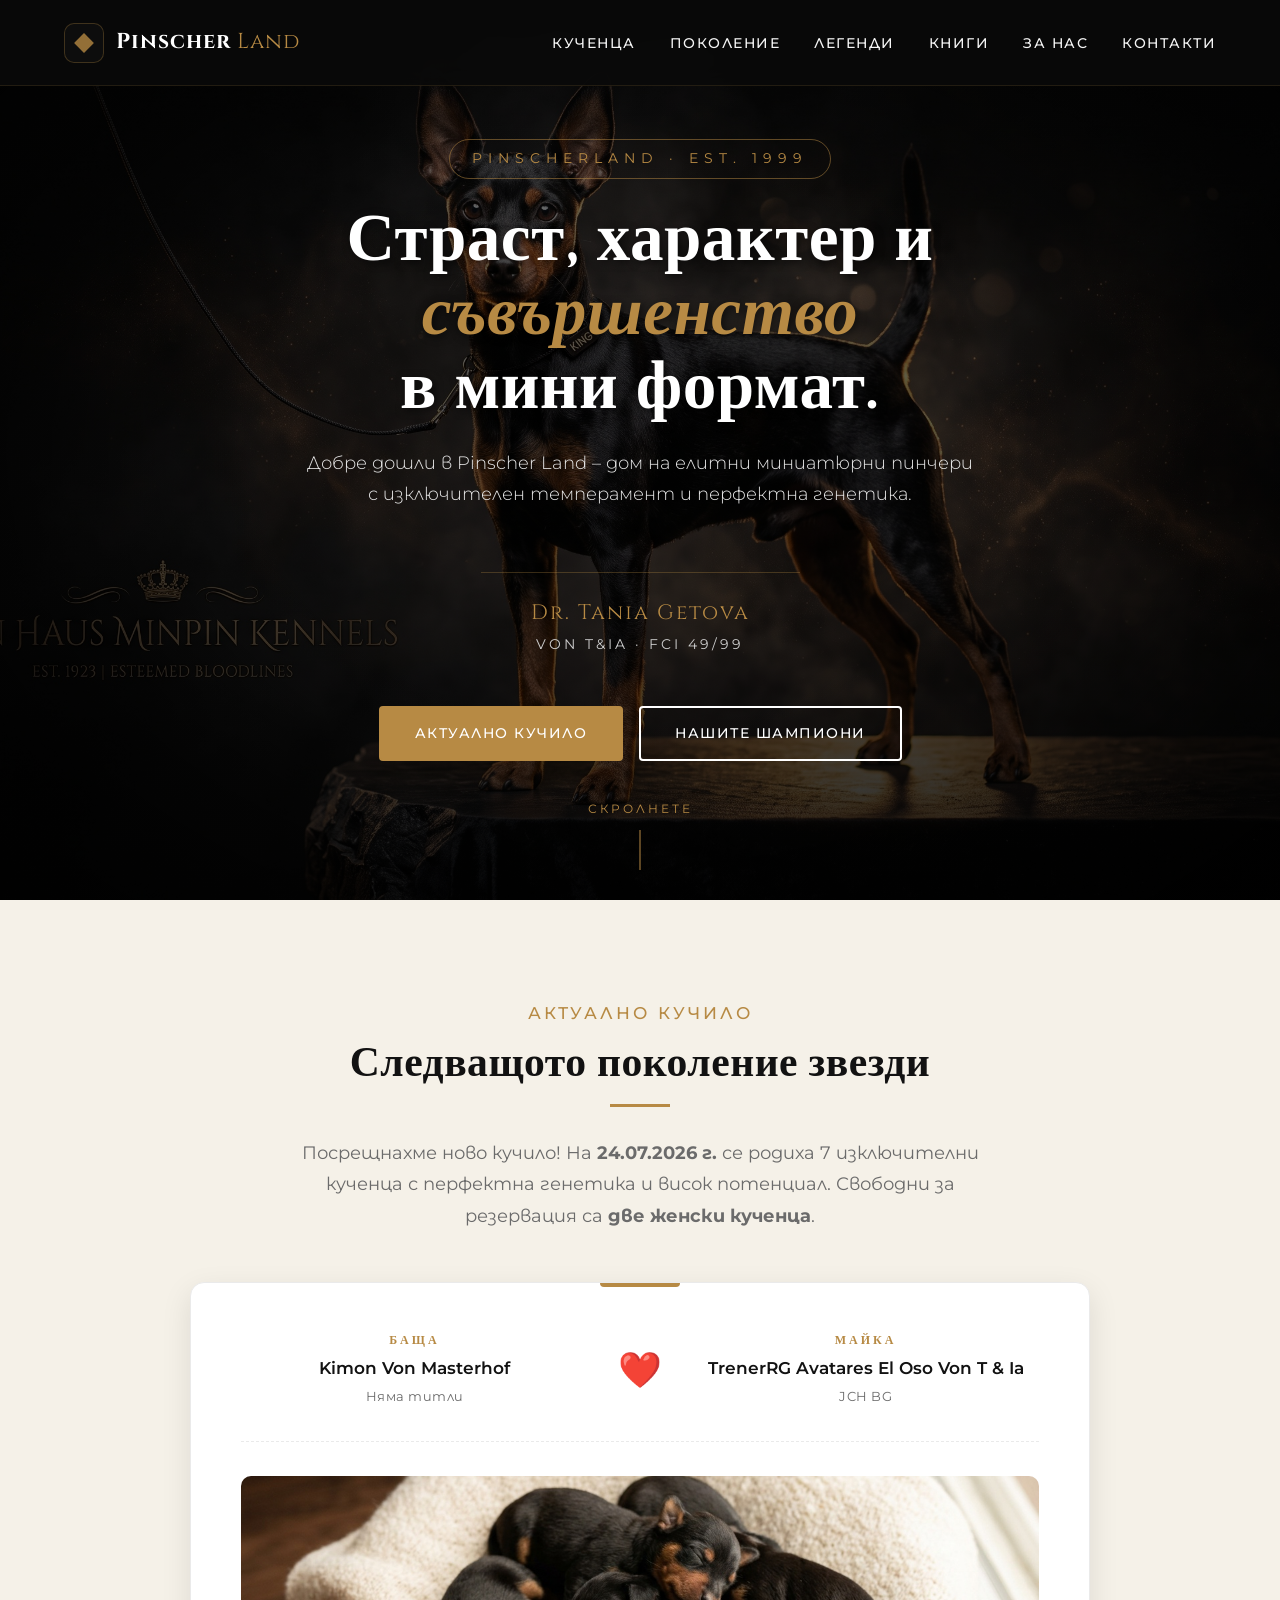
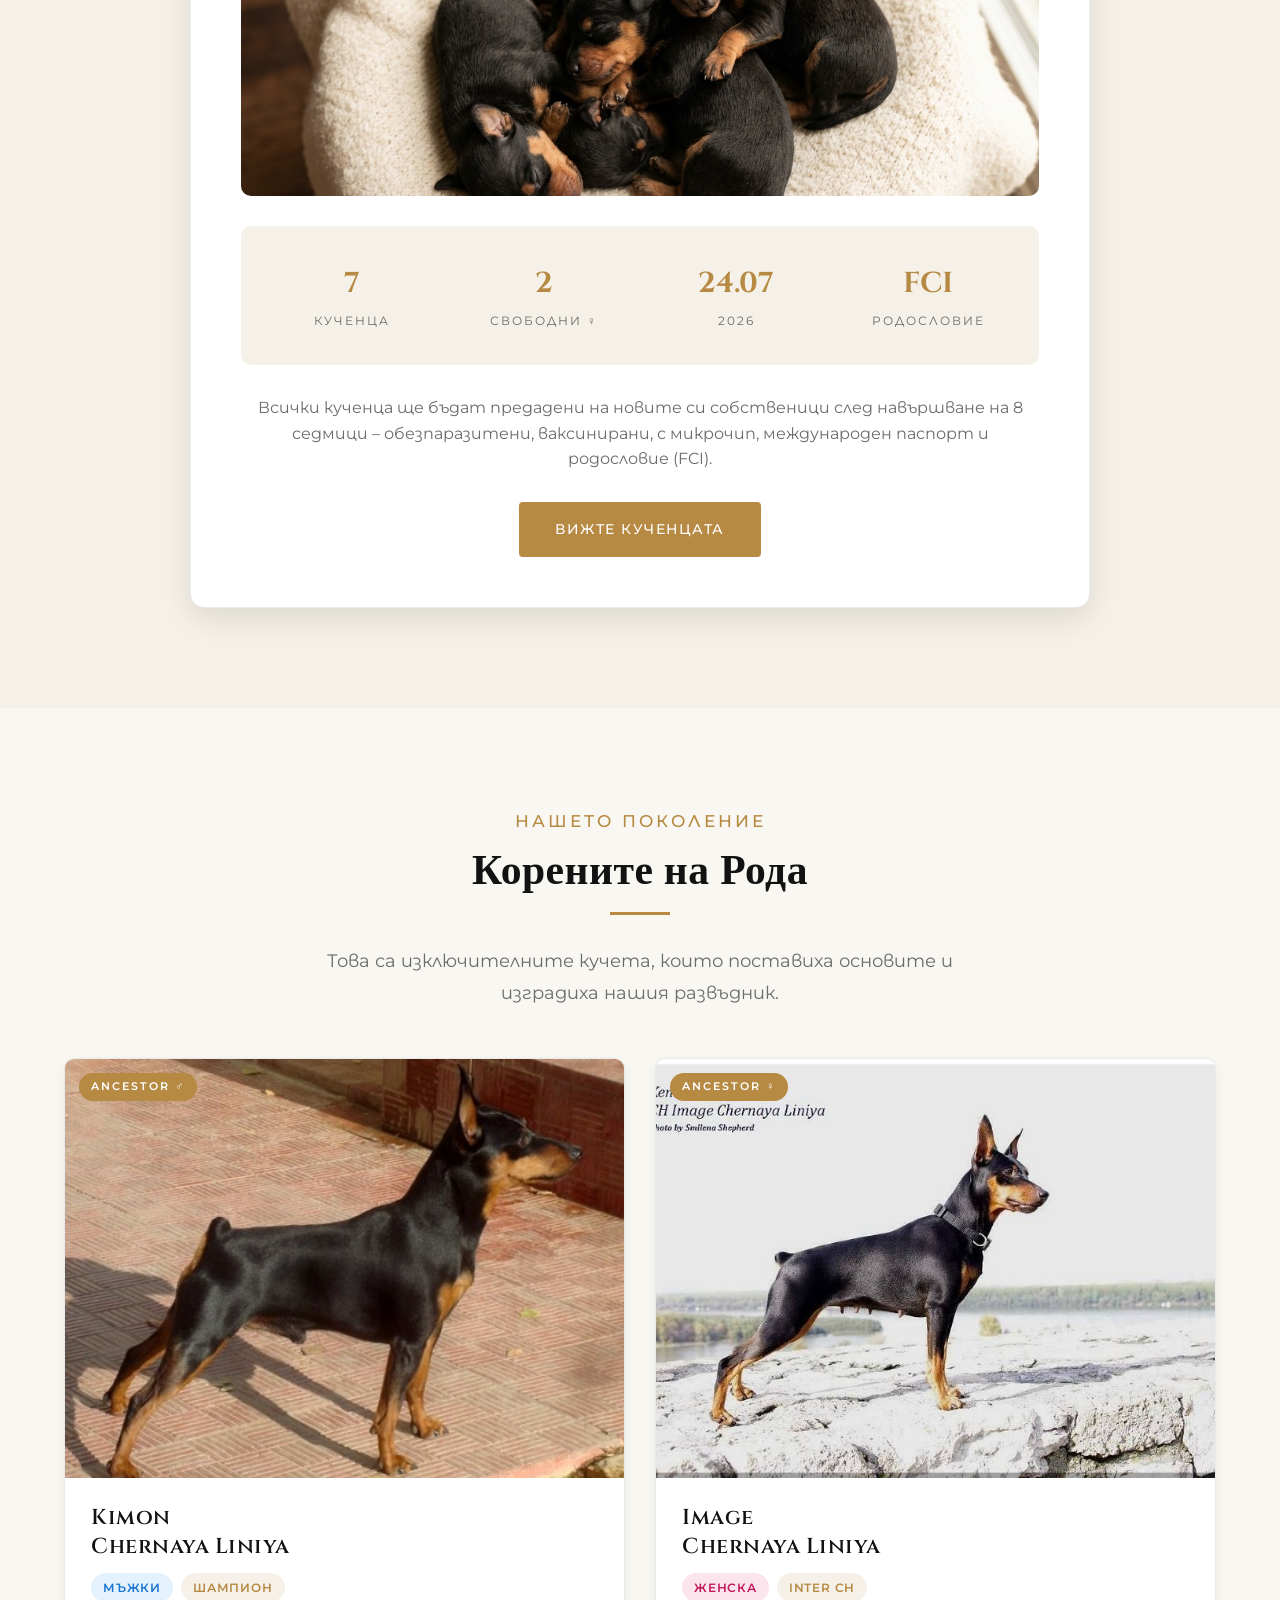
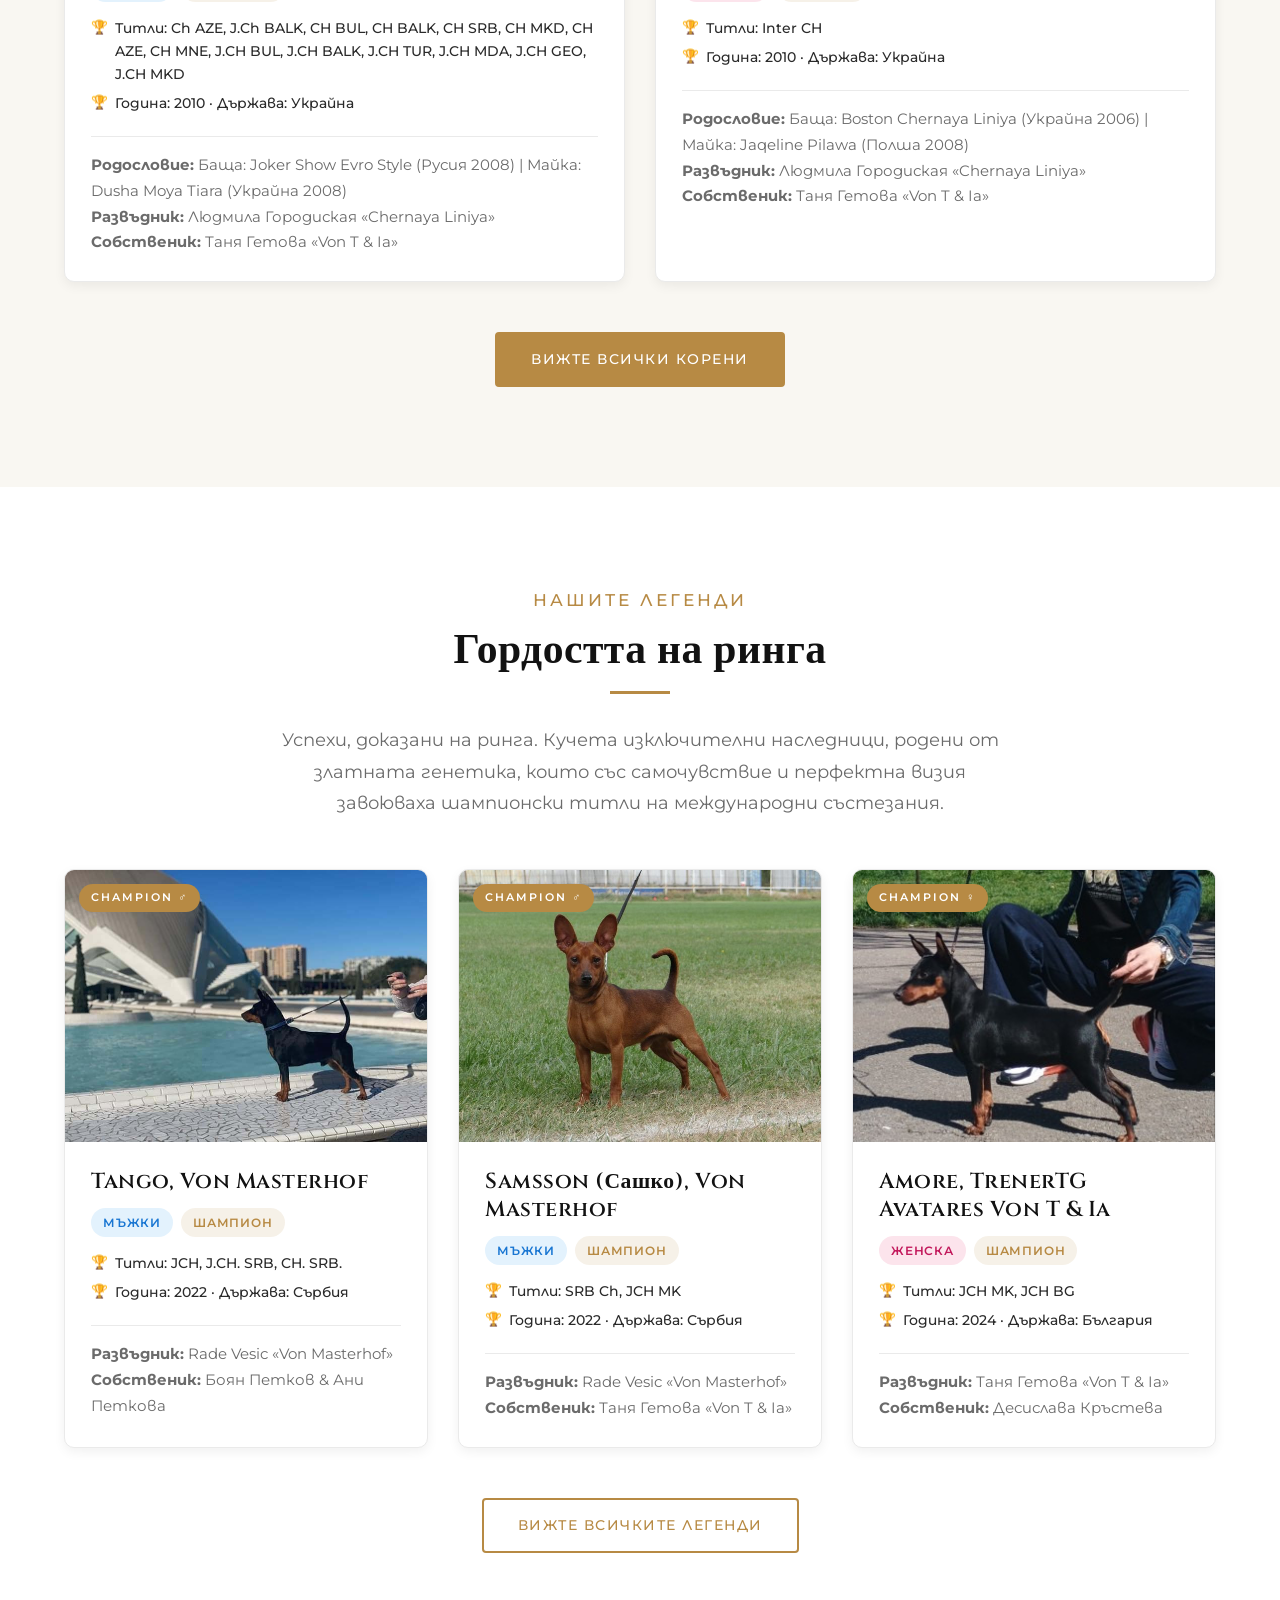
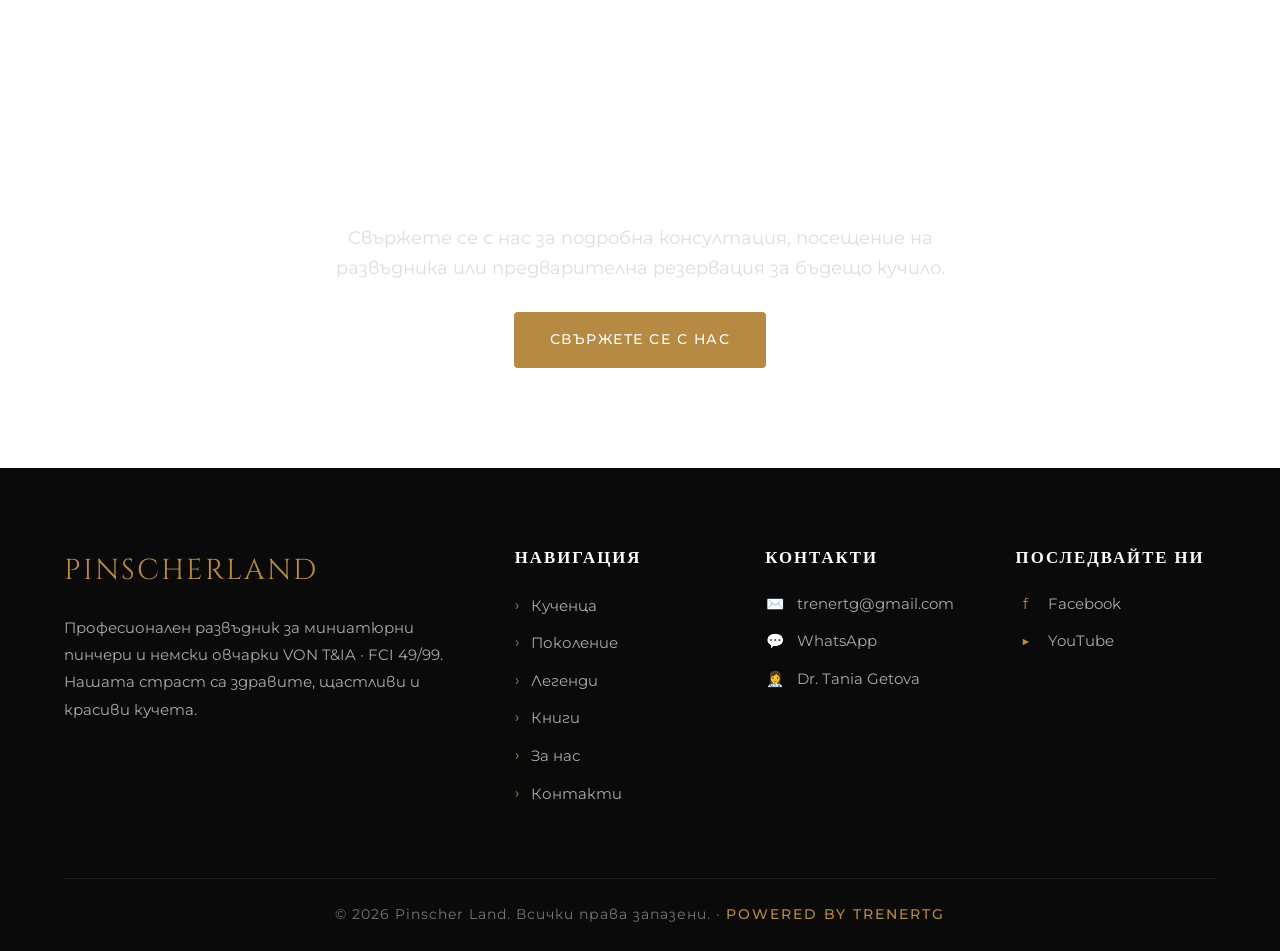
==== index.html @ f8007270 "Initial commit: Pinscher Land website 2026" ====
<!DOCTYPE html>
<html lang="bg">
<head>
    <meta charset="UTF-8">
    <meta name="viewport" content="width=device-width, initial-scale=1.0">
    <meta name="description" content="Развъдник Pinscher Land - Професионално отглеждане на миниатюрни пинчери. Шампионски кръвни линии, здрави и щастливи кучета с перфектен темперамент.">
    <meta name="keywords" content="пинчер, развъдник пинчери, мини пинчер, кучета пинчер, pinscher land, кученца пинчер, VON T&IA">

    <meta property="og:title" content="Pinscher Land | Професионален развъдник за миниатюрни пинчери">
    <meta property="og:description" content="Страст, характер и съвършенство в мини формат. Елитни миниатюрни пинчери с изключителен темперамент.">
    <meta property="og:type" content="website">
    <meta property="og:url" content="https://pinscher.land">
    <meta property="og:image" content="images/hero-bg.jpg">

    <title>Pinscher Land | Страст, характер и съвършенство в мини формат</title>

    <link rel="preconnect" href="https://fonts.googleapis.com">
    <link rel="preconnect" href="https://fonts.gstatic.com" crossorigin>
    <link href="https://fonts.googleapis.com/css2?family=Cinzel:wght@400;600;700&family=Montserrat:wght@300;400;500;600;700&display=swap" rel="stylesheet">
    <link rel="icon" href="favicon.svg" type="image/svg+xml">
    <link rel="stylesheet" href="css/style.css">
</head>
<body>

<a href="#main-content" class="skip-link">Към съдържанието</a>

<!-- ===== Header ===== -->
<header class="header">
    <div class="container header-container">
        <a href="index.html" class="logo-box">
            <div class="logo-diamond-wrapper">
                <div class="logo-diamond"></div>
            </div>
            <span class="logo-text">Pinscher<span>Land</span>
            </span>
        </a>
        <nav class="nav" id="main-nav" aria-label="Основна навигация">
            <ul class="nav-list">
                <li><a href="puppies.html" class="nav-link">Кученца</a></li>
                <li><a href="generations.html" class="nav-link">Поколение</a></li>
                <li><a href="legends.html" class="nav-link">Легенди</a></li>
                <li><a href="books.html" class="nav-link">Книги</a></li>
                <li><a href="about.html" class="nav-link">За нас</a></li>
                <li><a href="contacts.html" class="nav-link">Контакти</a></li>
            </ul>
        </nav>
        <button type="button" class="mobile-menu-btn" aria-label="Отвори менюто" aria-expanded="false" aria-controls="main-nav"><span></span><span></span><span></span></button>
    </div>
</header>

<main id="main-content">

<!-- ===== Hero ===== -->
<section class="hero">
    <div class="hero-content">
        <span class="hero-tag">PinscherLand · Est. 1999</span>
        <h1 class="hero-title">Страст, характер и <span>съвършенство</span><br>в мини формат.</h1>
        <p class="hero-subtitle">Добре дошли в Pinscher Land – дом на елитни миниатюрни пинчери с изключителен темперамент и перфектна генетика.</p>
        <div class="hero-credit">
            <div class="hero-credit-name">Dr. Tania Getova</div>
            <div class="hero-credit-fci">VON T&amp;IA · FCI 49/99</div>
        </div>
        <div class="hero-buttons">
            <a href="#litters" class="btn btn-primary">Актуално кучило</a>
            <a href="legends.html" class="btn btn-outline-light">Нашите шампиони</a>
        </div>
    </div>
    <div class="scroll-indicator">Скролнете</div>
</section>

<!-- ===== Блок 1: Актуално кучило ===== -->
<section id="litters" class="section bg-cream">
    <div class="container">
        <div class="text-center fade-up">
            <span class="section-subtitle">Актуално кучило</span>
            <h2 class="section-title">Следващото поколение звезди</h2>
            <div class="title-underline center"></div>
            <p class="section-desc max-w-md mx-auto">Посрещнахме ново кучило! На <strong>24.07.2026 г.</strong> се родиха 7 изключителни кученца с перфектна генетика и висок потенциал. Свободни за резервация са <strong>две женски кученца</strong>.</p>
        </div>

        <div class="litter-box fade-up">
            <div class="litter-parents">
                <div class="parent">
                    <h4>Баща</h4>
                    <p>Kimon Von Masterhof</p>
                    <div class="small-text">Няма титли</div>
                </div>
                <div class="litter-icon">❤️</div>
                <div class="parent">
                    <h4>Майка</h4>
                    <p>TrenerRG Avatares El Oso Von T & Ia</p>
                    <div class="small-text">JCH BG</div>
                </div>
            </div>

            <img src="images/current-litter.jpg" alt="Current puppy litter July 2026" class="litter-image" loading="lazy">

            <div class="litter-details-grid">
                <div class="litter-detail"><span class="num">7</span><span class="lbl">Кученца</span></div>
                <div class="litter-detail"><span class="num">2</span><span class="lbl">Свободни ♀</span></div>
                <div class="litter-detail"><span class="num">24.07</span><span class="lbl">2026</span></div>
                <div class="litter-detail"><span class="num">FCI</span><span class="lbl">Родословие</span></div>
            </div>

            <div class="litter-info">
                <p>Всички кученца ще бъдат предадени на новите си собственици след навършване на 8 седмици – обезпаразитени, ваксинирани, с микрочип, международен паспорт и родословие (FCI).</p>
            </div>

            <div class="text-center">
                <a href="puppies.html" class="btn btn-primary">Вижте кученцата</a>
            </div>
        </div>
    </div>
</section>

<!-- ===== Блок 2: Нашето Поколение (Корените на Рода) ===== -->
<section class="section bg-light">
    <div class="container">
        <div class="text-center fade-up">
            <span class="section-subtitle">Нашето Поколение</span>
            <h2 class="section-title">Корените на Рода</h2>
            <div class="title-underline center"></div>
            <p class="section-desc max-w-md mx-auto">Това са изключителните кучета, които поставиха основите и изградиха нашия развъдник.</p>
        </div>

        <div class="grid fade-up">
            <!-- Kimon Chernaya Liniya -->
            <article class="card">
                <div class="card-image-wrapper">
                    <span class="card-tag">Ancestor ♂</span>
                    <img src="images/generations/kimon-chernaya-liniya.jpg" alt="Kimon Chernaya Liniya" loading="lazy">
                </div>
                <div class="card-content">
                    <h3 class="card-title"><a href="https://mp.dogpedigree.net/ru/dog/3469" target="_blank" rel="noopener noreferrer" style="text-decoration: none; color: inherit;">Kimon<br>Chernaya Liniya</a></h3>
                    <div class="dog-details">
                        <span class="badge badge-male">Мъжки</span>
                        <span class="badge badge-gold">Шампион</span>
                    </div>
                    <ul class="dog-titles">
                        <li>Титли: Ch AZE, J.Ch BALK, CH BUL, CH BALK, CH SRB, CH MKD, CH AZE, CH MNE, J.CH BUL, J.CH BALK, J.CH TUR, J.CH MDA, J.CH GEO, J.CH MKD</li>
                        <li>Година: 2010 · Държава: Украйна</li>
                    </ul>
                    <p class="card-text">
                        <strong>Родословие:</strong> Баща: Joker Show Evro Style (Русия 2008) | Майка: Dusha Moya Tiara (Украйна 2008)<br>
                        <strong>Развъдник:</strong> Людмила Городиская «Chernaya Liniya»<br>
                        <strong>Собственик:</strong> Таня Гетова «Von T & Ia»
                    </p>
                </div>
            </article>

            <!-- Image Chernaya Liniya -->
            <article class="card">
                <div class="card-image-wrapper">
                    <span class="card-tag">Ancestor ♀</span>
                    <img src="images/generations/image-chernaya-liniya.jpg" alt="Image Chernaya Liniya" loading="lazy">
                </div>
                <div class="card-content">
                    <h3 class="card-title"><a href="https://mp.dogpedigree.net/ru/dog/13327" target="_blank" rel="noopener noreferrer" style="text-decoration: none; color: inherit;">Image<br>Chernaya Liniya</a></h3>
                    <div class="dog-details">
                        <span class="badge badge-female">Женска</span>
                        <span class="badge badge-gold">Inter CH</span>
                    </div>
                    <ul class="dog-titles">
                        <li>Титли: Inter CH</li>
                        <li>Година: 2010 · Държава: Украйна</li>
                    </ul>
                    <p class="card-text">
                        <strong>Родословие:</strong> Баща: Boston Chernaya Liniya (Украйна 2006) | Майка: Jaqeline Pilawa (Полша 2008)<br>
                        <strong>Развъдник:</strong> Людмила Городиская «Chernaya Liniya»<br>
                        <strong>Собственик:</strong> Таня Гетова «Von T & Ia»
                    </p>
                </div>
            </article>
        </div>

        <div class="text-center" style="margin-top: 50px;">
            <a href="generations.html" class="btn btn-primary">Вижте всички корени</a>
        </div>
    </div>
</section>

<!-- ===== Блок 3: Нашите Легенди ===== -->
<section class="section">
    <div class="container">
        <div class="text-center fade-up">
            <span class="section-subtitle">Нашите Легенди</span>
            <h2 class="section-title">Гордостта на ринга</h2>
            <div class="title-underline center"></div>
            <p class="section-desc max-w-md mx-auto">Успехи, доказани на ринга. Кучета изключителни наследници, родени от златната генетика, които със самочувствие и перфектна визия завоюваха шампионски титли на международни състезания.</p>
        </div>

        <div class="grid fade-up">
            <!-- Tango, Von Masterhof -->
            <article class="card">
                <div class="card-image-wrapper">
                    <span class="card-tag">Champion ♂</span>
                    <img src="images/generations/tango-von-masterhof.jpg" alt="Tango, Von Masterhof" loading="lazy">
                </div>
                <div class="card-content">
                    <h3 class="card-title"><a href="https://mp.dogpedigree.net/en/dog/35001" target="_blank" rel="noopener noreferrer" style="text-decoration: none; color: inherit;">Tango, Von Masterhof</a></h3>
                    <div class="dog-details">
                        <span class="badge badge-male">Мъжки</span>
                        <span class="badge badge-gold">Шампион</span>
                    </div>
                    <ul class="dog-titles">
                        <li>Титли: JCH, J.CH. SRB, CH. SRB.</li>
                        <li>Година: 2022 · Държава: Сърбия</li>
                    </ul>
                    <p class="card-text">
                        <strong>Развъдник:</strong> Rade Vesic «Von Masterhof»<br>
                        <strong>Собственик:</strong> Боян Петков &amp; Ани Петкова
                    </p>
                </div>
            </article>

            <!-- Samsson (Сашко), Von Masterhof -->
            <article class="card">
                <div class="card-image-wrapper">
                    <span class="card-tag">Champion ♂</span>
                    <img src="images/generations/samsson-von-masterhof.jpg" alt="Samsson (Сашко), Von Masterhof" loading="lazy">
                </div>
                <div class="card-content">
                    <h3 class="card-title"><a href="https://mp.dogpedigree.net/ru/dog/35007" target="_blank" rel="noopener noreferrer" style="text-decoration: none; color: inherit;">Samsson (Сашко), Von Masterhof</a></h3>
                    <div class="dog-details">
                        <span class="badge badge-male">Мъжки</span>
                        <span class="badge badge-gold">Шампион</span>
                    </div>
                    <ul class="dog-titles">
                        <li>Титли: SRB Ch, JCH MK</li>
                        <li>Година: 2022 · Държава: Сърбия</li>
                    </ul>
                    <p class="card-text">
                        <strong>Развъдник:</strong> Rade Vesic «Von Masterhof»<br>
                        <strong>Собственик:</strong> Таня Гетова «Von T & Ia»
                    </p>
                </div>
            </article>

            <!-- Amore, TrenerTG Avatares Von T & Ia -->
            <article class="card">
                <div class="card-image-wrapper">
                    <span class="card-tag">Champion ♀</span>
                    <img src="images/generations/trenertg-avatares-amore-von-t&ia.jpg" alt="Amore, TrenerTG Avatares Von T & Ia" loading="lazy">
                </div>
                <div class="card-content">
                    <h3 class="card-title"><a href="https://mp.dogpedigree.net/en/dog/40930" target="_blank" rel="noopener noreferrer" style="text-decoration: none; color: inherit;">Amore, TrenerTG Avatares Von T & Ia</a></h3>
                    <div class="dog-details">
                        <span class="badge badge-female">Женска</span>
                        <span class="badge badge-gold">Шампион</span>
                    </div>
                    <ul class="dog-titles">
                        <li>Титли: JCH MK, JCH BG</li>
                        <li>Година: 2024 · Държава: България</li>
                    </ul>
                    <p class="card-text">
                        <strong>Развъдник:</strong> Таня Гетова «Von T & Ia»<br>
                        <strong>Собственик:</strong> Десислава Кръстева
                    </p>
                </div>
            </article>
        </div>

        <div class="text-center" style="margin-top: 50px;">
            <a href="legends.html" class="btn btn-secondary">Вижте всичките легенди</a>
        </div>
    </div>
</section>

<!-- ===== Блок 4: Свържете се с нас ===== -->
<section class="cta">
    <div class="container">
        <div class="fade-up text-center">
            <h2>Готови сте да посрещнете новия член на семейството?</h2>
            <p>Свържете се с нас за подробна консултация, посещение на развъдника или предварителна резервация за бъдещо кучило.</p>
            <a href="contacts.html" class="btn btn-primary">Свържете се с нас</a>
        </div>
    </div>
</section>

</main>

<!-- ===== Footer ===== -->
<footer class="footer">
    <div class="container">
        <div class="footer-grid">
            <div class="footer-info">
                <a href="index.html" class="footer-logo">Pinscher<span>Land</span></a>
                <p>Професионален развъдник за миниатюрни пинчери и немски овчарки VON T&amp;IA · FCI 49/99. Нашата страст са здравите, щастливи и красиви кучета.</p>
            </div>
            <div>
                <h4>Навигация</h4>
                <ul class="footer-links">
                    <li><a href="puppies.html">Кученца</a></li>
                    <li><a href="generations.html">Поколение</a></li>
                    <li><a href="legends.html">Легенди</a></li>
                    <li><a href="books.html">Книги</a></li>
                    <li><a href="about.html">За нас</a></li>
                    <li><a href="contacts.html">Контакти</a></li>
                </ul>
            </div>
            <div>
                <h4>Контакти</h4>
                <ul class="contact-list">
                    <li><span class="ico">✉️</span><a href="mailto:trenertg@gmail.com">trenertg@gmail.com</a></li>
                    <li><span class="ico">💬</span><a href="https://wa.me/359898734043" target="_blank" rel="noopener noreferrer">WhatsApp</a></li>
                    <li><span class="ico">👩‍⚕️</span><a href="https://www.facebook.com/tania.getova" target="_blank" rel="noopener noreferrer">Dr. Tania Getova</a></li>
                </ul>
            </div>
            <div>
                <h4>Последвайте ни</h4>
                <ul class="contact-list">
                    <li><span class="ico">f</span><a href="https://www.facebook.com/trenertg" target="_blank" rel="noopener noreferrer">Facebook</a></li>
                    <li><span class="ico">▶</span><a href="https://www.youtube.com/@trenertg" target="_blank" rel="noopener noreferrer">YouTube</a></li>
                </ul>
            </div>
        </div>
        <div class="footer-bottom">© 2026 Pinscher Land. Всички права запазени. · <a href="https://trenertg.narod.ru/" target="_blank" rel="noopener noreferrer">POWERED BY TRENERTG</a></div>
    </div>
</footer>

<script src="js/main.js"></script>
</body>
</html>
---- css/style.css ----
/* ==========================================================================
   Pinscher Land — Global Stylesheet
   Refined premium design system: Gold/Bronze + Deep Dark + Editorial Serif
   ========================================================================== */

/* ---------- CSS Variables ---------- */
:root {
    --primary-color: #b78a44;
    --primary-hover: #9c7538;
    --primary-soft: rgba(183, 138, 68, 0.12);
    --dark-bg: #121212;
    --darker-bg: #0a0a0a;
    --light-bg: #f9f7f2;
    --cream-bg: #f5f1e8;
    --text-main: #2a2a2a;
    --text-muted: #6b6b6b;
    --text-light: #f5f5f5;
    --border-soft: #eaeaea;
    --font-heading: 'Cinzel', serif;
    --font-body: 'Montserrat', sans-serif;
    --transition: all 0.3s ease;
    --shadow-sm: 0 4px 12px rgba(0,0,0,0.06);
    --shadow-md: 0 10px 30px rgba(0,0,0,0.10);
    --shadow-lg: 0 20px 50px rgba(0,0,0,0.15);
}

/* ---------- Reset & Base ---------- */
* { margin: 0; padding: 0; box-sizing: border-box; }
html { scroll-behavior: smooth; }
body {
    font-family: var(--font-body);
    color: var(--text-main);
    line-height: 1.6;
    background-color: #ffffff;
    overflow-x: hidden;
}
img { max-width: 100%; height: auto; display: block; }
a { text-decoration: none; color: inherit; }
ul { list-style: none; }

.container { width: 90%; max-width: 1200px; margin: 0 auto; }
.section { padding: 100px 0; }
.bg-light { background-color: var(--light-bg); }
.bg-dark { background-color: var(--dark-bg); color: var(--text-light); }
.bg-cream { background-color: var(--cream-bg); }

/* ---------- Typography ---------- */
h1, h2, h3, h4, h5, h6 {
    font-family: var(--font-heading);
    font-weight: 600;
    line-height: 1.2;
    letter-spacing: 0.5px;
}

.section-title {
    font-size: 2.6rem;
    margin-bottom: 15px;
    color: var(--dark-bg);
}
.bg-dark .section-title { color: #fff; }

.section-subtitle {
    font-family: var(--font-body);
    font-size: 1.05rem;
    color: var(--primary-color);
    text-transform: uppercase;
    letter-spacing: 3px;
    font-weight: 500;
    margin-bottom: 12px;
    display: block;
}

.title-underline {
    width: 60px;
    height: 3px;
    background-color: var(--primary-color);
    margin-bottom: 30px;
}
.title-underline.center { margin: 0 auto 30px auto; }

.text-center { text-align: center; }

.section-desc {
    color: var(--text-muted);
    font-size: 1.1rem;
    margin-bottom: 50px;
    line-height: 1.8;
}

.max-w-md { max-width: 720px; }
.mx-auto { margin-left: auto; margin-right: auto; }

/* ---------- Buttons ---------- */
.btn {
    display: inline-block;
    padding: 14px 34px;
    font-family: var(--font-body);
    font-weight: 500;
    text-transform: uppercase;
    letter-spacing: 1.5px;
    font-size: 0.9rem;
    border-radius: 4px;
    transition: var(--transition);
    cursor: pointer;
    border: 2px solid transparent;
}
.btn-primary {
    background-color: var(--primary-color);
    color: #ffffff;
    border-color: var(--primary-color);
}
.btn-primary:hover {
    background-color: var(--primary-hover);
    border-color: var(--primary-hover);
    transform: translateY(-3px);
    box-shadow: 0 8px 20px rgba(183,138,68,0.35);
}
.btn-secondary {
    background-color: transparent;
    color: var(--primary-color);
    border-color: var(--primary-color);
}
.btn-secondary:hover {
    background-color: var(--primary-color);
    color: #ffffff;
    transform: translateY(-3px);
}
.btn-outline-light {
    background-color: transparent;
    color: #fff;
    border-color: #fff;
}
.btn-outline-light:hover {
    background-color: #fff;
    color: var(--dark-bg);
}

/* ---------- Header ---------- */
.header {
    background-color: rgba(10, 10, 10, 0.85);
    position: fixed;
    top: 0; left: 0; width: 100%;
    z-index: 1000;
    backdrop-filter: blur(14px);
    -webkit-backdrop-filter: blur(14px);
    border-bottom: 1px solid rgba(183,138,68,0.15);
    transition: var(--transition);
}
.header.scrolled { background-color: rgba(10,10,10,0.95); }

.header-container {
    display: flex;
    justify-content: space-between;
    align-items: center;
    height: 85px;
}

.logo {
    font-family: var(--font-heading);
    font-size: 1.6rem;
    font-weight: 700;
    color: var(--primary-color);
    letter-spacing: 2px;
    text-transform: uppercase;
}
.logo span { color: #fff; font-weight: 400; }

.nav-list {
    display: flex;
    gap: 34px;
    align-items: center;
}
.nav-link {
    color: var(--text-light);
    font-size: 0.85rem;
    font-weight: 500;
    text-transform: uppercase;
    letter-spacing: 1.5px;
    transition: var(--transition);
    position: relative;
    padding: 8px 0;
}
.nav-link::after {
    content: '';
    position: absolute;
    bottom: 0; left: 0;
    width: 0; height: 2px;
    background-color: var(--primary-color);
    transition: var(--transition);
}
.nav-link:hover, .nav-link.active { color: var(--primary-color); }
.nav-link:hover::after, .nav-link.active::after { width: 100%; }

.mobile-menu-btn {
    display: none;
    flex-direction: column;
    gap: 5px;
    cursor: pointer;
    padding: 8px;
    z-index: 1001;
    background: none;
    border: none;
}
.mobile-menu-btn span {
    width: 26px;
    height: 2px;
    background-color: var(--text-light);
    transition: var(--transition);
    display: block;
}
.mobile-menu-btn.active span:nth-child(1) { transform: translateY(7px) rotate(45deg); background: var(--primary-color); }
.mobile-menu-btn.active span:nth-child(2) { opacity: 0; }
.mobile-menu-btn.active span:nth-child(3) { transform: translateY(-7px) rotate(-45deg); background: var(--primary-color); }

/* ---------- Hero (Home) ---------- */
.hero {
    height: 100vh;
    min-height: 640px;
    background-color: var(--dark-bg);
    background-image: linear-gradient(rgba(0,0,0,0.55), rgba(0,0,0,0.75)), url('../images/hero-bg.jpg');
    background-size: cover;
    background-position: center;
    background-attachment: fixed;
    position: relative;
    display: flex;
    align-items: center;
    justify-content: center;
    text-align: center;
    color: #fff;
}
.hero::after {
    content: '';
    position: absolute;
    inset: 0;
    background: radial-gradient(ellipse at center, transparent 40%, rgba(0,0,0,0.6) 100%);
    pointer-events: none;
}
.hero-content { position: relative; z-index: 2; max-width: 900px; padding: 0 20px; }
.hero-tag {
    display: inline-block;
    color: var(--primary-color);
    letter-spacing: 6px;
    font-size: 0.85rem;
    text-transform: uppercase;
    margin-bottom: 24px;
    padding: 8px 22px;
    border: 1px solid rgba(183,138,68,0.5);
    border-radius: 40px;
}
.hero-title {
    font-size: 4.2rem;
    color: #ffffff;
    margin-bottom: 22px;
    line-height: 1.1;
    text-shadow: 2px 2px 8px rgba(0,0,0,0.6);
}
.hero-title span { color: var(--primary-color); font-style: italic; }
.hero-subtitle {
    font-size: 1.15rem;
    color: #e6e6e6;
    margin-bottom: 30px;
    font-weight: 300;
    max-width: 680px;
    margin-left: auto;
    margin-right: auto;
    line-height: 1.7;
}
.hero-credit {
    margin: 32px 0 40px;
    padding-top: 24px;
    border-top: 1px solid rgba(183,138,68,0.3);
    display: inline-block;
    padding-left: 50px;
    padding-right: 50px;
}
.hero-credit-name {
    font-family: var(--font-heading);
    font-size: 1.3rem;
    color: var(--primary-color);
    margin-bottom: 4px;
    letter-spacing: 2px;
}
.hero-credit-fci {
    font-size: 0.85rem;
    letter-spacing: 3px;
    color: #ccc;
    text-transform: uppercase;
}
.hero-buttons { display: flex; gap: 16px; justify-content: center; flex-wrap: wrap; margin-top: 10px; }

.scroll-indicator {
    position: absolute;
    bottom: 30px; left: 50%;
    transform: translateX(-50%);
    color: var(--primary-color);
    font-size: 0.75rem;
    letter-spacing: 3px;
    text-transform: uppercase;
    animation: bounce 2.4s infinite;
    z-index: 2;
}
.scroll-indicator::after {
    content: '';
    display: block;
    width: 1px; height: 40px;
    background: var(--primary-color);
    margin: 12px auto 0;
}
@keyframes bounce {
    0%, 100% { transform: translateX(-50%) translateY(0); opacity: 0.9; }
    50% { transform: translateX(-50%) translateY(-8px); opacity: 0.5; }
}

/* ---------- Page Header (inner pages) ---------- */
.page-header {
    background-color: var(--dark-bg);
    background-image: linear-gradient(rgba(10,10,10,0.75), rgba(10,10,10,0.85)), url('../images/hero-bg.jpg');
    background-size: cover;
    background-position: center;
    height: 55vh;
    min-height: 380px;
    display: flex;
    align-items: center;
    justify-content: center;
    text-align: center;
    color: #fff;
    padding-top: 85px;
}
.page-header h1 {
    font-size: 3.2rem;
    color: #fff;
    margin-bottom: 14px;
}
.page-header p {
    color: var(--primary-color);
    letter-spacing: 4px;
    text-transform: uppercase;
    font-size: 0.9rem;
}
.breadcrumbs {
    margin-top: 20px;
    font-size: 0.85rem;
    color: #bbb;
    letter-spacing: 1px;
}
.breadcrumbs a { color: var(--primary-color); }
.breadcrumbs a:hover { text-decoration: underline; }

/* ---------- About Section ---------- */
.about-container {
    display: grid;
    grid-template-columns: 1fr 1fr;
    gap: 70px;
    align-items: center;
}
.about-text p {
    margin-bottom: 20px;
    font-size: 1.05rem;
    color: var(--text-main);
    line-height: 1.8;
}

.stats {
    display: flex;
    gap: 40px;
    margin-top: 40px;
    padding-top: 34px;
    border-top: 1px solid var(--border-soft);
}
.stat-item { display: flex; flex-direction: column; }
.stat-number {
    font-family: var(--font-heading);
    font-size: 2.8rem;
    font-weight: 700;
    color: var(--primary-color);
    line-height: 1;
    margin-bottom: 8px;
}
.stat-label {
    font-size: 0.8rem;
    color: var(--text-muted);
    text-transform: uppercase;
    letter-spacing: 2px;
    font-weight: 500;
}

.about-image { position: relative; }
.about-image::before {
    content: '';
    position: absolute;
    top: -20px; left: -20px;
    width: 100%; height: 100%;
    border: 2px solid var(--primary-color);
    border-radius: 10px;
    z-index: -1;
}
.about-image img {
    border-radius: 10px;
    box-shadow: var(--shadow-lg);
    width: 100%;
    aspect-ratio: 3/4;
    object-fit: cover;
}

/* ---------- Values / Features Grid ---------- */
.values-grid {
    display: grid;
    grid-template-columns: repeat(auto-fit, minmax(240px, 1fr));
    gap: 30px;
    margin-top: 50px;
}
.value-item {
    text-align: center;
    padding: 40px 24px;
    background: #fff;
    border-radius: 10px;
    border: 1px solid var(--border-soft);
    transition: var(--transition);
}
.value-item:hover {
    transform: translateY(-8px);
    border-color: var(--primary-color);
    box-shadow: var(--shadow-md);
}
.value-icon {
    width: 68px; height: 68px;
    margin: 0 auto 22px;
    background: var(--primary-soft);
    color: var(--primary-color);
    border-radius: 50%;
    display: flex; align-items: center; justify-content: center;
    font-size: 1.8rem;
}
.value-item h3 {
    font-size: 1.2rem;
    margin-bottom: 12px;
    color: var(--dark-bg);
}
.value-item p {
    font-size: 0.95rem;
    color: var(--text-muted);
    line-height: 1.7;
}

/* ---------- Card Grid (Dogs / Champions / Books) ---------- */
.grid {
    display: grid;
    grid-template-columns: repeat(auto-fit, minmax(300px, 1fr));
    gap: 30px;
}

.card {
    background: #ffffff;
    border-radius: 10px;
    overflow: hidden;
    box-shadow: var(--shadow-sm);
    transition: var(--transition);
    border: 1px solid var(--border-soft);
    display: flex;
    flex-direction: column;
}
.card:hover {
    transform: translateY(-10px);
    box-shadow: var(--shadow-lg);
    border-color: rgba(183,138,68,0.4);
}
.card-image-wrapper {
    overflow: hidden;
    position: relative;
    background: #f0f0f0;
}
.card-image-wrapper img,
.card-image-wrapper video {
    width: 100%;
    height: 100%;
    aspect-ratio: 4/3;
    object-fit: cover;
    display: block;
    transition: transform 0.6s ease;
}
.card:hover .card-image-wrapper img,
.card:hover .card-image-wrapper video { transform: scale(1.06); }

.card-image-wrapper .card-tag {
    position: absolute;
    top: 14px; left: 14px;
    background: var(--primary-color);
    color: #fff;
    font-size: 0.7rem;
    letter-spacing: 2px;
    text-transform: uppercase;
    padding: 5px 12px;
    border-radius: 30px;
    font-weight: 600;
    z-index: 2;
}

.card-content { padding: 26px; flex: 1; display: flex; flex-direction: column; }
.card-title {
    font-size: 1.35rem;
    margin-bottom: 12px;
    color: var(--dark-bg);
    line-height: 1.3;
}
.card-subtitle {
    font-size: 0.8rem;
    letter-spacing: 2px;
    color: var(--primary-color);
    text-transform: uppercase;
    margin-bottom: 10px;
}

.dog-details {
    display: flex;
    gap: 8px;
    margin-bottom: 15px;
    flex-wrap: wrap;
}
.badge {
    padding: 5px 12px;
    border-radius: 20px;
    font-size: 0.75rem;
    font-weight: 600;
    text-transform: uppercase;
    letter-spacing: 0.8px;
}
.badge-male { background-color: #e3f2fd; color: #1976d2; }
.badge-female { background-color: #fce4ec; color: #c2185b; }
.badge-age { background-color: #f5f5f5; color: #616161; }
.badge-gold { background-color: var(--primary-soft); color: var(--primary-color); }

.dog-titles {
    margin-bottom: 15px;
    padding-bottom: 15px;
    border-bottom: 1px solid var(--border-soft);
}
.dog-titles li {
    position: relative;
    padding-left: 24px;
    font-size: 0.9rem;
    font-weight: 500;
    margin-bottom: 6px;
    color: var(--text-main);
}
.dog-titles li::before {
    content: '🏆';
    position: absolute;
    left: 0;
    font-size: 0.85rem;
}
.card-text {
    font-size: 0.95rem;
    color: var(--text-muted);
    line-height: 1.7;
}

/* ---------- Litter Box ---------- */
.litter-box {
    background-color: #ffffff;
    border: 1px solid var(--border-soft);
    border-radius: 14px;
    padding: 50px;
    max-width: 900px;
    margin: 0 auto;
    box-shadow: var(--shadow-md);
    position: relative;
}
.litter-box::before {
    content: '';
    position: absolute;
    top: 0; left: 50%;
    transform: translateX(-50%);
    width: 80px; height: 4px;
    background: var(--primary-color);
    border-radius: 0 0 4px 4px;
}
.litter-parents {
    display: grid;
    grid-template-columns: 1fr auto 1fr;
    align-items: center;
    gap: 30px;
    margin-bottom: 34px;
    padding-bottom: 34px;
    border-bottom: 1px dashed var(--border-soft);
}
.parent { text-align: center; }
.parent h4 {
    color: var(--primary-color);
    text-transform: uppercase;
    font-size: 0.75rem;
    letter-spacing: 3px;
    margin-bottom: 8px;
}
.parent p {
    font-size: 1.05rem;
    color: var(--dark-bg);
    font-weight: 600;
}
.parent .small-text {
    font-size: 0.82rem;
    color: var(--text-muted);
    margin-top: 4px;
    letter-spacing: 0.5px;
}
.litter-icon { font-size: 2.2rem; animation: pulse 2s infinite; }
@keyframes pulse {
    0%,100% { transform: scale(1); }
    50% { transform: scale(1.15); }
}

.litter-image {
    width: 100%;
    height: 320px;
    object-fit: cover;
    border-radius: 10px;
    margin-bottom: 30px;
}
.litter-info { margin-bottom: 30px; text-align: center; }
.litter-info p { margin-bottom: 10px; color: var(--text-muted); }
.litter-info strong { color: var(--dark-bg); }

.litter-details-grid {
    display: grid;
    grid-template-columns: repeat(auto-fit, minmax(150px, 1fr));
    gap: 20px;
    margin: 30px 0;
    padding: 25px;
    background: var(--cream-bg);
    border-radius: 10px;
}
.litter-detail {
    text-align: center;
    padding: 10px;
}
.litter-detail .num {
    font-family: var(--font-heading);
    font-size: 1.8rem;
    color: var(--primary-color);
    font-weight: 700;
    display: block;
}
.litter-detail .lbl {
    font-size: 0.75rem;
    text-transform: uppercase;
    letter-spacing: 2px;
    color: var(--text-muted);
    margin-top: 4px;
    display: block;
}

/* ---------- Timeline (About page) ---------- */
.timeline {
    position: relative;
    max-width: 900px;
    margin: 60px auto 0;
    padding-left: 40px;
}
.timeline::before {
    content: '';
    position: absolute;
    top: 0; left: 12px;
    bottom: 0;
    width: 2px;
    background: var(--primary-color);
    opacity: 0.4;
}
.timeline-item {
    position: relative;
    padding-bottom: 45px;
}
.timeline-item::before {
    content: '';
    position: absolute;
    left: -33px; top: 8px;
    width: 14px; height: 14px;
    border-radius: 50%;
    background: var(--primary-color);
    box-shadow: 0 0 0 4px var(--primary-soft);
}
.timeline-year {
    font-family: var(--font-heading);
    font-size: 1.4rem;
    color: var(--primary-color);
    margin-bottom: 6px;
    font-weight: 700;
}
.timeline-item h3 {
    font-size: 1.2rem;
    margin-bottom: 10px;
    color: var(--dark-bg);
}
.timeline-item p {
    color: var(--text-muted);
    line-height: 1.7;
}

/* ---------- Books ---------- */
.books-grid {
    display: grid;
    grid-template-columns: repeat(auto-fit, minmax(260px, 1fr));
    gap: 34px;
}
.book-card {
    background: #fff;
    border-radius: 10px;
    overflow: hidden;
    box-shadow: var(--shadow-sm);
    transition: var(--transition);
    border: 1px solid var(--border-soft);
}
.book-card:hover {
    transform: translateY(-8px);
    box-shadow: var(--shadow-lg);
}

.book-cover {
    position: relative;
    overflow: hidden;
    background: var(--dark-bg);
    aspect-ratio: 1748 / 2480;
    display: block;
}
.book-cover::before {
    content: '';
    position: absolute;
    inset: 12px;
    border: 1px solid rgba(255,255,255,0.25);
    border-radius: 4px;
    pointer-events: none;
    z-index: 2;
}
.book-cover img {
    width: 100%;
    height: 100%;
    object-fit: cover;
    display: block;
}

.book-info {
    padding: 24px;
}
.book-info h4 {
    font-size: 1.1rem;
    margin-bottom: 10px;
    color: var(--dark-bg);
}
.book-info p {
    font-size: 0.95rem;
    color: var(--text-muted);
    margin-bottom: 16px;
    line-height: 1.6;
}
.book-meta {
    display: flex;
    justify-content: space-between;
    align-items: center;
    padding-top: 14px;
    border-top: 1px solid var(--border-soft);
    font-size: 0.82rem;
    color: var(--text-muted);
}
.book-meta .price {
    color: var(--primary-color);
    font-weight: 700;
    font-size: 1.1rem;
    font-family: var(--font-heading);
}

/* ---------- CTA Section ---------- */
.cta {
    background: linear-gradient(rgba(10,10,10,0.85), rgba(10,10,10,0.9)), url('../images/hero-bg.jpg');
    background-size: cover;
    background-position: center;
    background-attachment: fixed;
    color: #fff;
    text-align: center;
    padding: 100px 0;
}
.cta h2 {
    font-size: 2.6rem;
    color: #fff;
    margin-bottom: 20px;
}
.cta p {
    color: #ddd;
    max-width: 680px;
    margin: 0 auto 30px;
    font-size: 1.1rem;
    line-height: 1.7;
}

/* ---------- Contact Section ---------- */
.contact-grid {
    display: grid;
    grid-template-columns: 1fr 1fr;
    gap: 60px;
}
.contact-info h3 {
    font-size: 1.6rem;
    margin-bottom: 20px;
    color: var(--dark-bg);
}
.contact-methods { margin-top: 30px; }
.contact-method {
    display: flex;
    align-items: flex-start;
    gap: 18px;
    margin-bottom: 26px;
}
.contact-method-icon {
    width: 48px; height: 48px;
    background: var(--primary-soft);
    color: var(--primary-color);
    border-radius: 50%;
    display: flex; align-items: center; justify-content: center;
    flex-shrink: 0;
    font-size: 1.2rem;
}
.contact-method-content h4 {
    font-family: var(--font-body);
    font-size: 0.8rem;
    color: var(--text-muted);
    text-transform: uppercase;
    letter-spacing: 2px;
    margin-bottom: 4px;
    font-weight: 600;
}
.contact-method-content p, .contact-method-content a {
    color: var(--dark-bg);
    font-size: 1.05rem;
    font-weight: 500;
}
.contact-method-content a:hover { color: var(--primary-color); }

.contact-form {
    background: #fff;
    padding: 40px;
    border-radius: 10px;
    box-shadow: var(--shadow-md);
    border: 1px solid var(--border-soft);
}
.form-group { margin-bottom: 20px; }
.form-group label {
    display: block;
    font-size: 0.82rem;
    text-transform: uppercase;
    letter-spacing: 1.5px;
    color: var(--text-muted);
    margin-bottom: 8px;
    font-weight: 600;
}
.form-group input, .form-group textarea, .form-group select {
    width: 100%;
    padding: 13px 16px;
    border: 1px solid var(--border-soft);
    border-radius: 6px;
    font-family: var(--font-body);
    font-size: 0.95rem;
    color: var(--dark-bg);
    background: #fdfdfd;
    transition: var(--transition);
}
.form-group input:focus, .form-group textarea:focus, .form-group select:focus {
    outline: none;
    border-color: var(--primary-color);
    box-shadow: 0 0 0 3px var(--primary-soft);
    background: #fff;
}
.form-group textarea { resize: vertical; min-height: 130px; }

/* ---------- Footer ---------- */
.footer {
    background-color: var(--darker-bg);
    color: var(--text-light);
    padding: 80px 0 25px;
}
.footer-grid {
    display: grid;
    grid-template-columns: 2fr 1fr 1fr 1fr;
    gap: 50px;
    margin-bottom: 60px;
}
.footer-logo {
    font-family: var(--font-heading);
    font-size: 1.8rem;
    color: var(--primary-color);
    margin-bottom: 20px;
    letter-spacing: 2px;
    text-transform: uppercase;
    display: block;
}
.footer-info p {
    color: #aaaaaa;
    max-width: 380px;
    line-height: 1.8;
    font-size: 0.95rem;
}
.footer h4 {
    font-family: var(--font-heading);
    font-size: 1.05rem;
    margin-bottom: 25px;
    color: #ffffff;
    letter-spacing: 2px;
    text-transform: uppercase;
}
.footer-links li { margin-bottom: 12px; }
.footer-links a {
    color: #aaa;
    font-size: 0.95rem;
    transition: var(--transition);
    position: relative;
    padding-left: 16px;
}
.footer-links a::before {
    content: '›';
    position: absolute;
    left: 0;
    color: var(--primary-color);
}
.footer-links a:hover { color: var(--primary-color); padding-left: 22px; }

.contact-list li {
    display: flex;
    align-items: center;
    gap: 12px;
    margin-bottom: 14px;
    color: #aaaaaa;
    font-size: 0.92rem;
}
.contact-list .ico { color: var(--primary-color); flex-shrink: 0; width: 20px; text-align: center; }
.contact-list a:hover { color: var(--primary-color); }

.social-links {
    display: flex;
    gap: 12px;
    margin-top: 12px;
}
.social-links a {
    display: flex;
    align-items: center;
    justify-content: center;
    width: 42px; height: 42px;
    background-color: rgba(255,255,255,0.06);
    border-radius: 50%;
    color: #ffffff;
    transition: var(--transition);
    font-size: 1rem;
}
.social-links a:hover {
    background-color: var(--primary-color);
    transform: translateY(-4px);
}

.footer-bottom {
    text-align: center;
    padding-top: 25px;
    border-top: 1px solid rgba(255,255,255,0.08);
    color: #777777;
    font-size: 0.85rem;
    letter-spacing: 1px;
}
.footer-bottom a {
    color: var(--primary-color);
    letter-spacing: 2px;
    font-weight: 500;
}

/* ---------- Skip Link ---------- */
.skip-link {
    position: absolute;
    top: -100%;
    left: 16px;
    z-index: 10000;
    padding: 12px 20px;
    background: var(--primary-color);
    color: #fff;
    font-weight: 600;
    border-radius: 0 0 6px 6px;
    transition: top 0.2s ease;
}
.skip-link:focus {
    top: 0;
    outline: 2px solid #fff;
    outline-offset: 2px;
}

/* ---------- Status Badges (Litter) ---------- */
.card-tag.available { background: #2e7d32; }
.card-tag.reserved { background: #616161; }

/* ---------- Resources (Books page) ---------- */
.resources-grid {
    display: grid;
    grid-template-columns: repeat(auto-fit, minmax(280px, 1fr));
    gap: 2rem;
    margin-top: 2.5rem;
}
.resource-card {
    background: #ffffff;
    border-radius: 12px;
    padding: 2rem;
    box-shadow: var(--shadow-sm);
    transition: var(--transition);
    text-decoration: none;
    color: inherit;
    display: flex;
    flex-direction: column;
    height: 100%;
    border: 1px solid var(--border-soft);
}
.resource-card:hover {
    transform: translateY(-5px);
    box-shadow: var(--shadow-md);
    border-color: var(--primary-color);
}
.resource-header {
    display: flex;
    align-items: center;
    margin-bottom: 1rem;
    gap: 1rem;
}
.resource-icon {
    font-size: 2rem;
    width: 50px;
    height: 50px;
    display: flex;
    align-items: center;
    justify-content: center;
    background: var(--light-bg);
    border-radius: 10px;
}
.resource-title {
    font-family: var(--font-heading);
    font-size: 1.25rem;
    font-weight: 600;
    margin: 0;
    color: var(--dark-bg);
}
.resource-desc {
    color: var(--text-muted);
    font-size: 0.95rem;
    line-height: 1.5;
    flex-grow: 1;
}
.resource-domain {
    margin-top: 1.5rem;
    font-size: 0.8rem;
    color: var(--text-muted);
    text-transform: uppercase;
    letter-spacing: 0.5px;
    font-weight: 600;
    display: flex;
    align-items: center;
    justify-content: space-between;
}
.resource-domain::after {
    content: "→";
    font-size: 1.2rem;
    transition: transform 0.2s ease;
}
.resource-card:hover .resource-domain::after {
    transform: translateX(3px);
    color: var(--primary-color);
}

/* ---------- Animations ---------- */
.fade-up {
    opacity: 0;
    transform: translateY(30px);
    transition: opacity 0.8s ease, transform 0.8s ease;
}
.fade-up.visible {
    opacity: 1;
    transform: translateY(0);
}

@media (prefers-reduced-motion: reduce) {
    html { scroll-behavior: auto; }
    .fade-up { opacity: 1; transform: none; transition: none; }
    .scroll-indicator { animation: none; }
    .litter-icon { animation: none; }
    .card:hover, .book-card:hover, .value-item:hover,
    .btn-primary:hover, .btn-secondary:hover, .resource-card:hover {
        transform: none;
    }
}

/* ---------- Responsive ---------- */
@media (max-width: 992px) {
    .hero-title { font-size: 3.2rem; }
    .section-title { font-size: 2.2rem; }
    .about-container { grid-template-columns: 1fr; gap: 50px; }
    .contact-grid { grid-template-columns: 1fr; gap: 40px; }
    .footer-grid { grid-template-columns: 1fr 1fr; gap: 40px; }
    .section { padding: 80px 0; }
    .hero { background-attachment: scroll; }
    .cta { background-attachment: scroll; }
}

@media (max-width: 768px) {
    .nav {
        position: fixed;
        top: 0; right: -100%;
        width: 80%; max-width: 340px; height: 100vh;
        background: var(--darker-bg);
        padding: 100px 40px 40px;
        transition: right 0.4s ease;
        border-left: 2px solid var(--primary-color);
    }
    .nav.open { right: 0; }
    .nav-list { flex-direction: column; gap: 22px; align-items: flex-start; }
    .nav-link { font-size: 1rem; }
    .mobile-menu-btn { display: flex; }

    .hero-title { font-size: 2.4rem; }
    .hero-tag { font-size: 0.75rem; letter-spacing: 4px; }
    .page-header h1 { font-size: 2.2rem; }
    .stats { flex-direction: column; gap: 24px; }
    .footer-grid { grid-template-columns: 1fr; gap: 40px; }
    .litter-parents { grid-template-columns: 1fr; gap: 16px; text-align: center; }
    .litter-box { padding: 30px 22px; }
    .contact-form { padding: 26px; }
    .cta h2 { font-size: 2rem; }
    .section-title { font-size: 1.9rem; }
}

@media (max-width: 480px) {
    .hero-title { font-size: 2rem; }
    .hero-credit { padding: 20px 20px 0; }
    .btn { padding: 12px 22px; font-size: 0.82rem; }
}

/* ---------- Custom Animated Logo ---------- */
.logo-box {
    display: flex;
    align-items: center;
    gap: 12px;
    text-decoration: none;
}
.logo-diamond-wrapper {
    position: relative;
    display: flex;
    align-items: center;
    justify-content: center;
    width: 40px;
    height: 40px;
    border: 1px solid rgba(183, 138, 68, 0.3);
    border-radius: 10px;
    background: rgba(18, 18, 18, 0.5);
    backdrop-filter: blur(8px);
    transition: var(--transition);
}
.logo-box:hover .logo-diamond-wrapper {
    border-color: var(--primary-color);
    box-shadow: 0 4px 12px rgba(183, 138, 68, 0.15);
}
.logo-diamond {
    width: 14px;
    height: 14px;
    background: rgba(183, 138, 68, 0.8);
    transform: rotate(45deg);
    transition: var(--transition);
}
.logo-box:hover .logo-diamond {
    transform: rotate(90deg) scale(1.1);
    background: var(--primary-color);
}
.logo-text {
    font-family: var(--font-heading);
    font-size: 1.35rem;
    font-weight: 700;
    color: #fff;
    text-transform: none;
    letter-spacing: 1px;
    display: flex;
    align-items: baseline;
    gap: 6px;
}
.logo-text span {
    color: var(--primary-color);
    font-weight: 400;
}
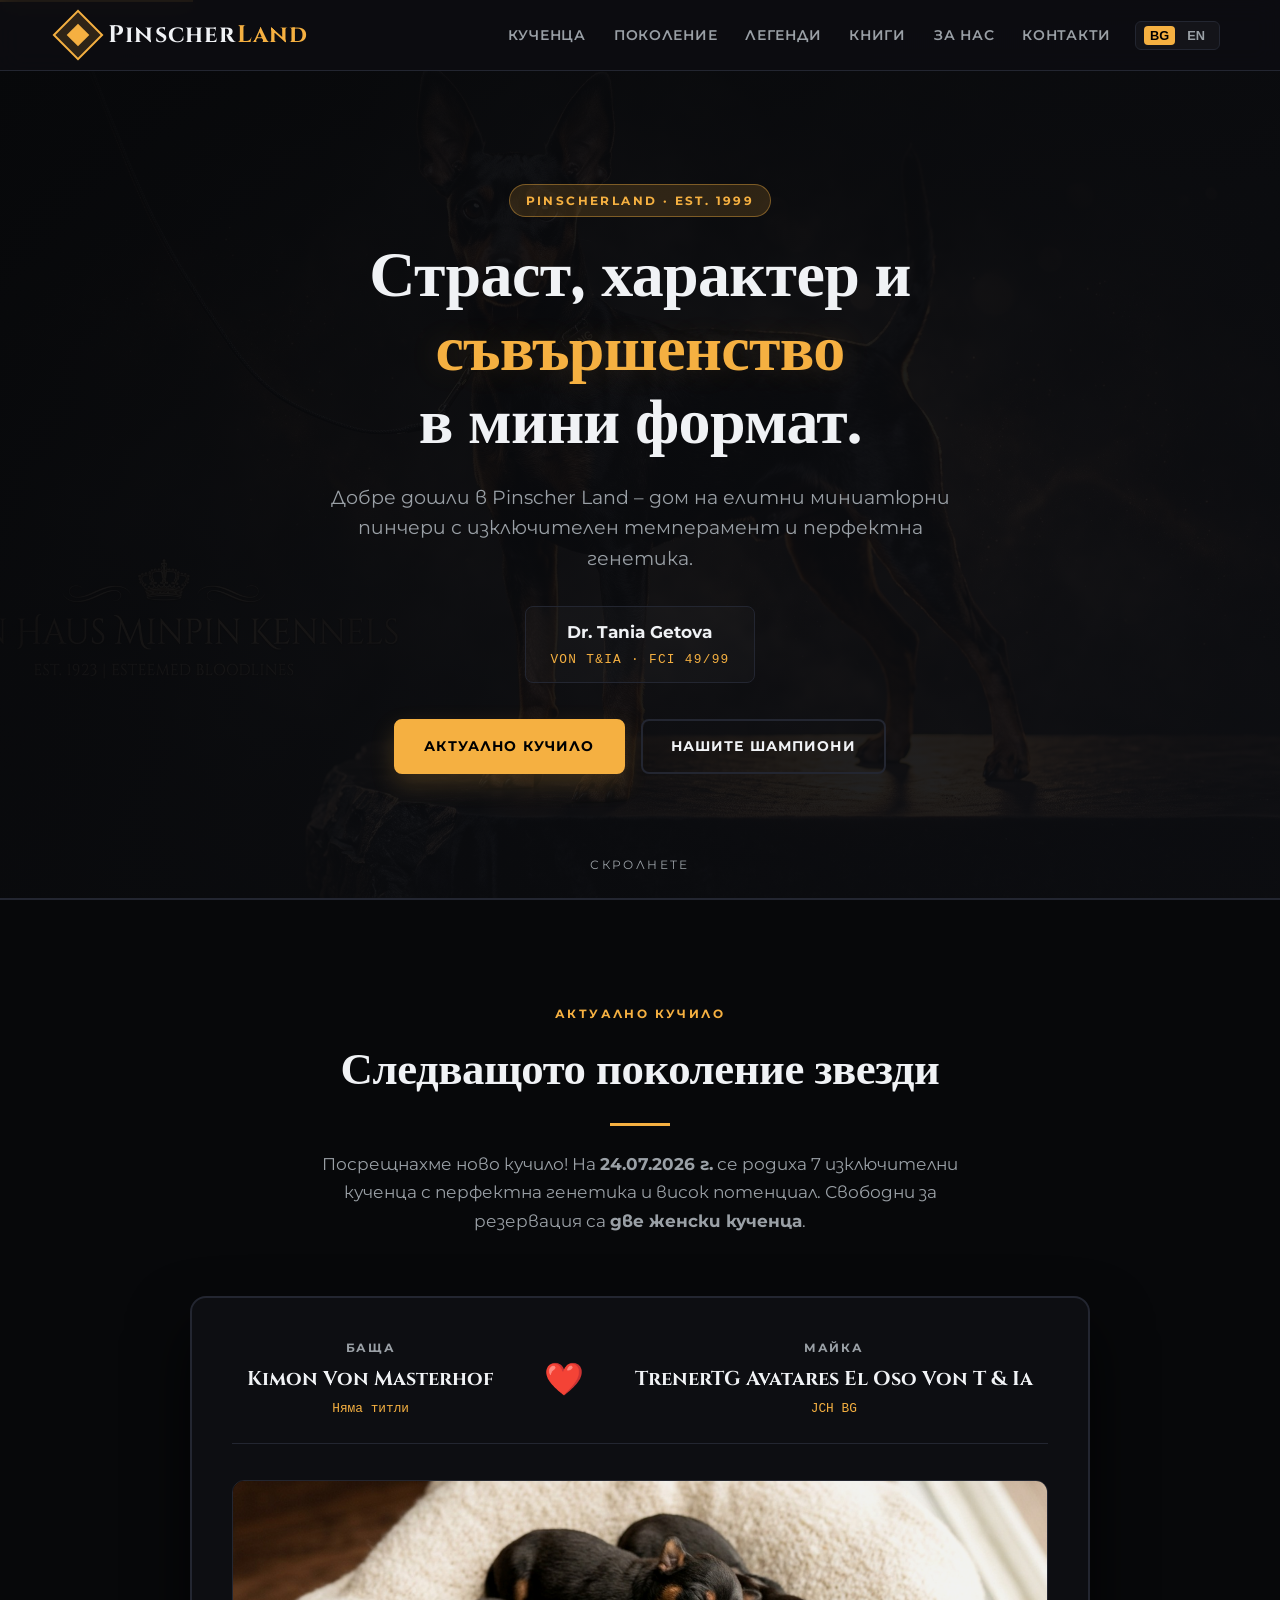
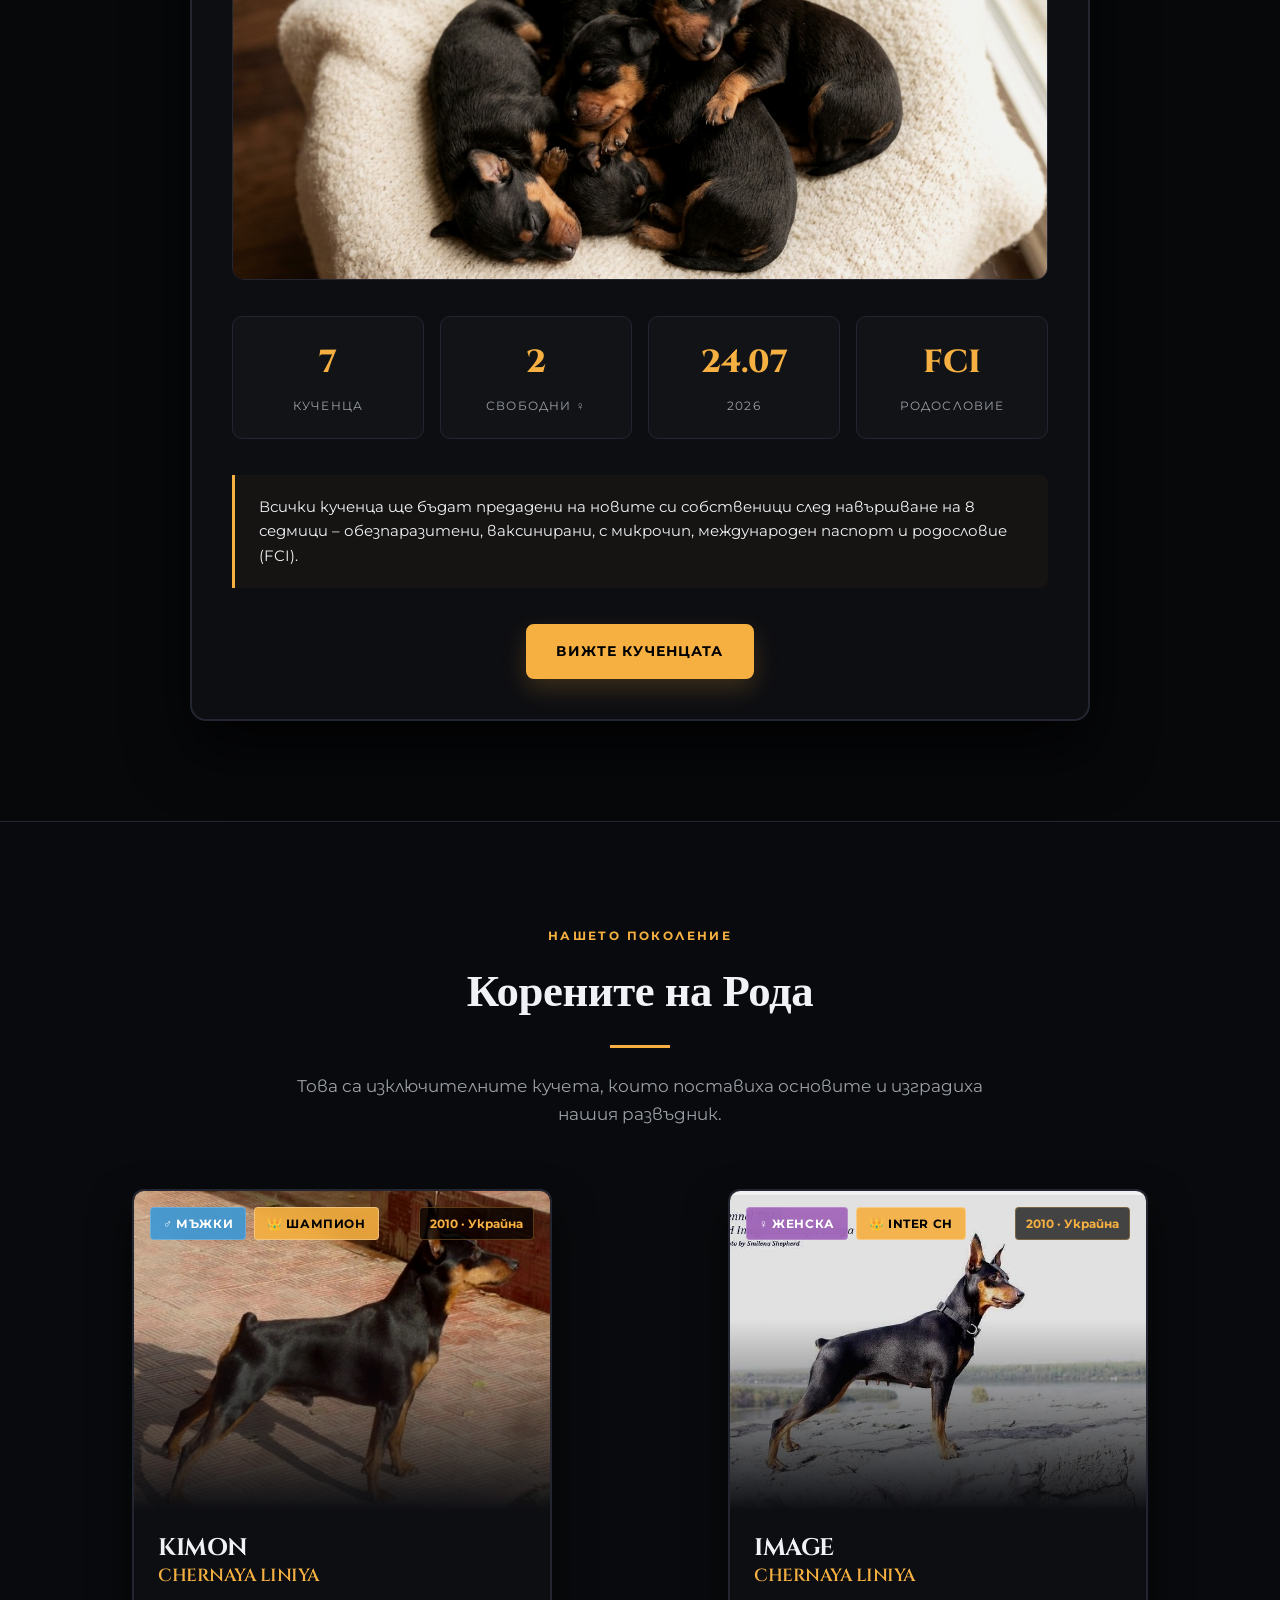
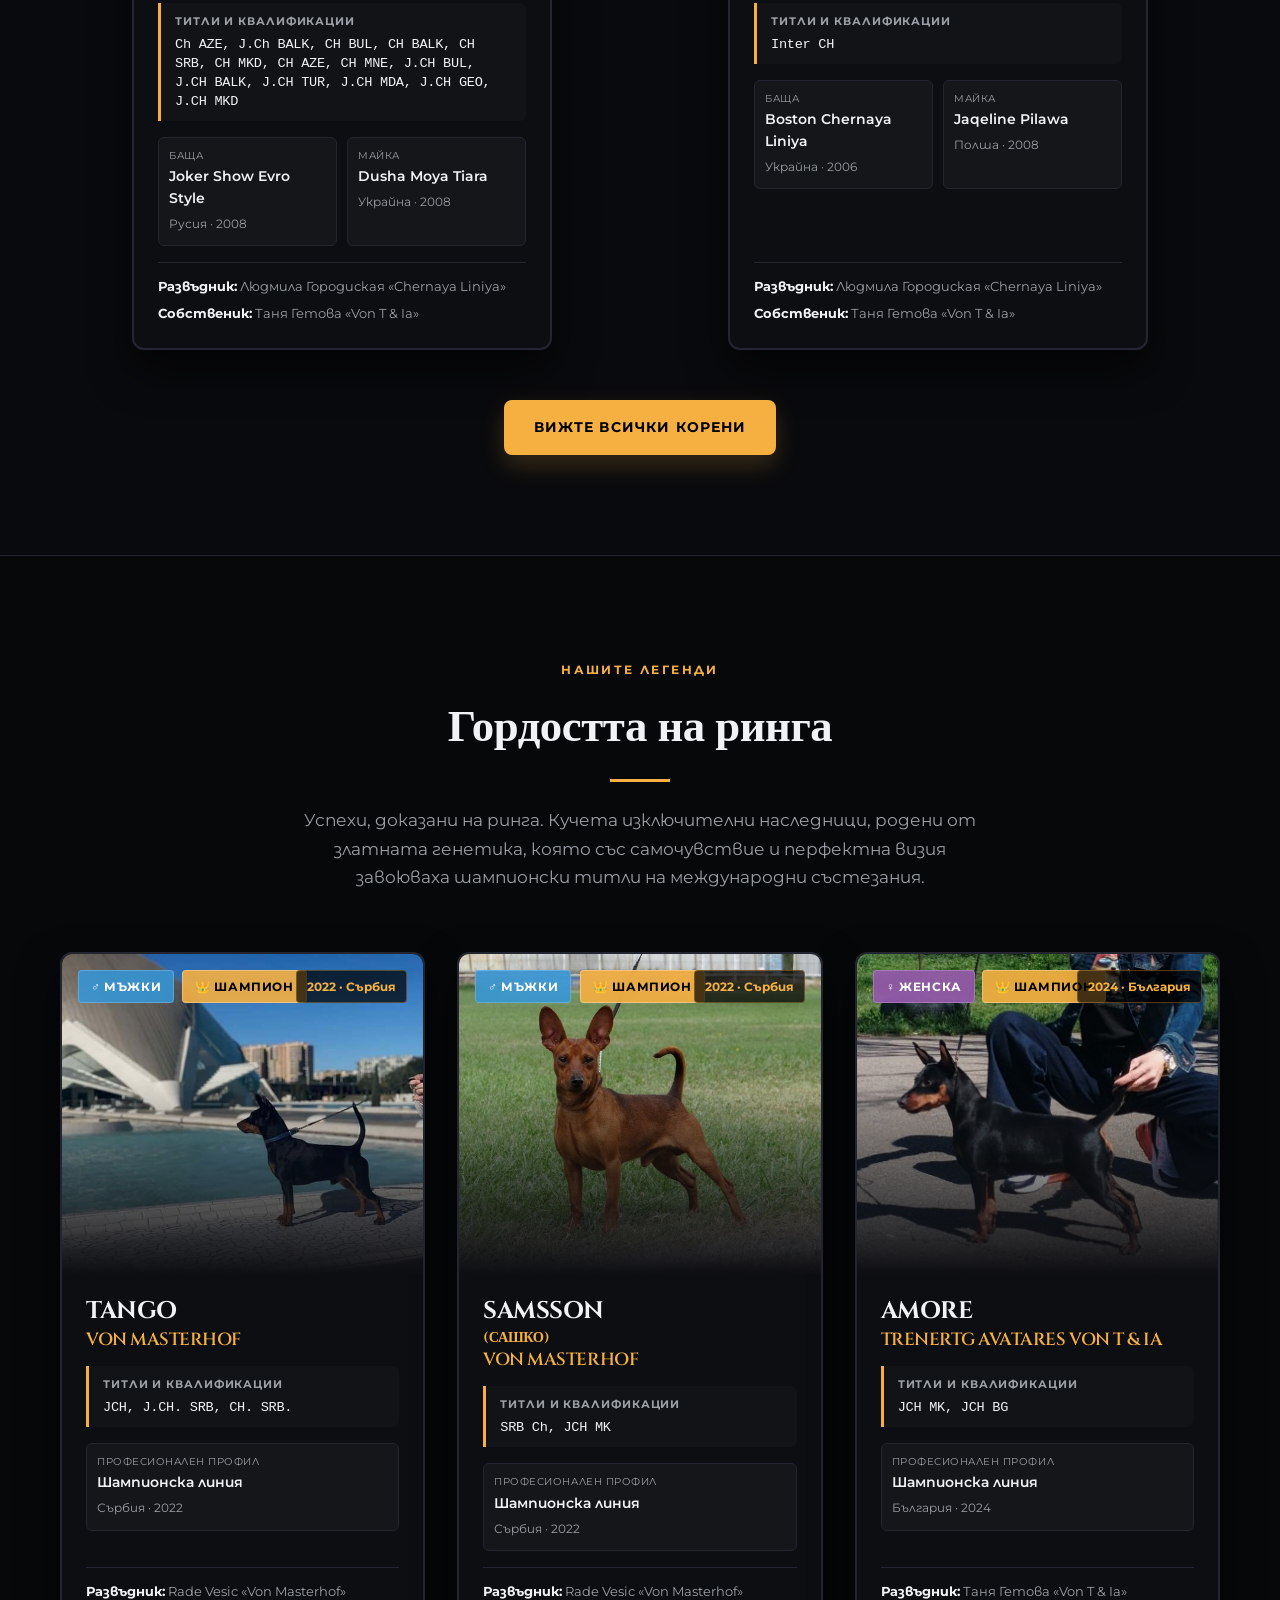
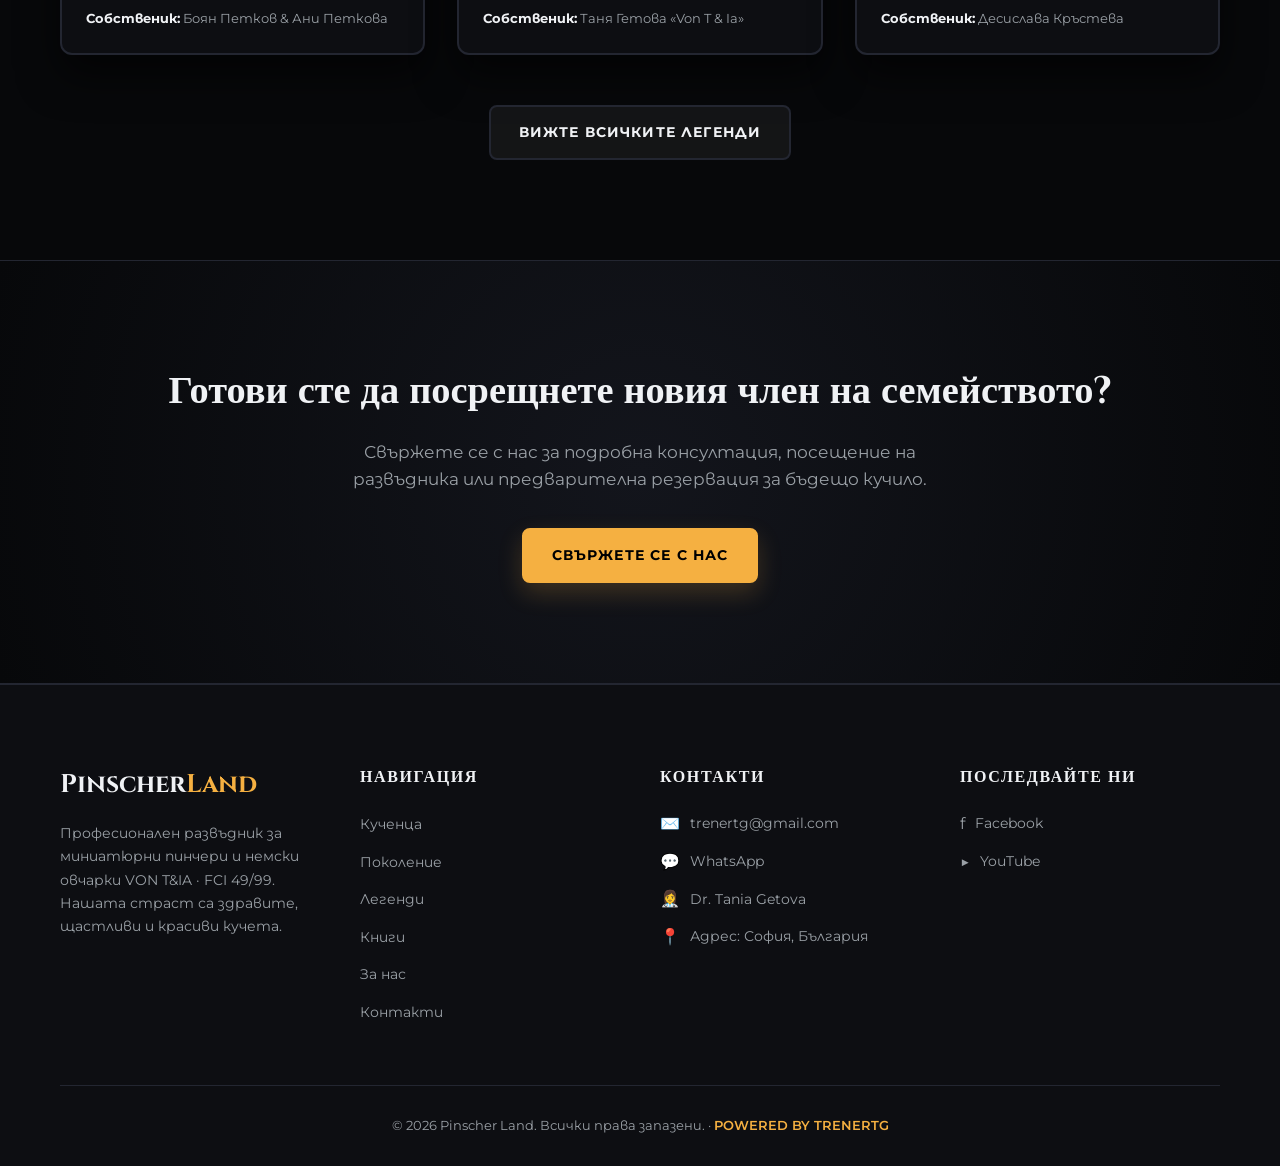
==== commit 4bd29bc5: "Initial project commit" ====
--- a/index.html
+++ b/index.html
@@ -16,9 +16,940 @@
 
     <link rel="preconnect" href="https://fonts.googleapis.com">
     <link rel="preconnect" href="https://fonts.gstatic.com" crossorigin>
-    <link href="https://fonts.googleapis.com/css2?family=Cinzel:wght@400;600;700&family=Montserrat:wght@300;400;500;600;700&display=swap" rel="stylesheet">
+    <link href="https://fonts.googleapis.com/css2?family=Cinzel:wght@400;600;700;800&family=Montserrat:wght@300;400;500;600;700;800&display=swap" rel="stylesheet">
     <link rel="icon" href="favicon.svg" type="image/svg+xml">
-    <link rel="stylesheet" href="css/style.css">
+    
+    <!-- SEO Schema Markup (JSON-LD) -->
+    <script type="application/ld+json">
+    {
+      "@context": "https://schema.org",
+      "@type": "LocalBusiness",
+      "name": "Pinscher Land",
+      "description": "Професионален развъдник за миниатюрни пинчери VON T&IA · FCI 49/99.",
+      "url": "https://pinscher.land",
+      "telephone": "+359898734043",
+      "email": "trenertg@gmail.com",
+      "address": {
+        "@type": "PostalAddress",
+        "addressLocality": "София",
+        "addressCountry": "България"
+      },
+      "founder": {
+        "@type": "Person",
+        "name": "Dr. Tania Getova"
+      },
+      "sameAs": [
+        "https://www.facebook.com/trenertg",
+        "https://www.youtube.com/@trenertg"
+      ]
+    }
+    </script>
+
+    <style>
+        :root {
+            --bg-body: #07080a;
+            --bg-card: #0d0e12;
+            --bg-card-hover: #13151c;
+            --border-color: #232631;
+            --border-gold: rgba(245, 176, 65, 0.4);
+            --accent-gold: #f5b041;
+            --accent-gold-glow: rgba(245, 176, 65, 0.15);
+            --accent-blue: #3498db;
+            --accent-purple: #9b59b6;
+            --text-main: #f0f2f5;
+            --text-muted: #9aa0a6;
+            --transition: all 0.3s cubic-bezier(0.4, 0, 0.2, 1);
+        }
+
+        * {
+            box-sizing: border-box;
+            margin: 0;
+            padding: 0;
+        }
+
+        body {
+            font-family: 'Montserrat', sans-serif;
+            background-color: var(--bg-body);
+            color: var(--text-main);
+            line-height: 1.6;
+            overflow-x: hidden;
+        }
+
+        a {
+            color: inherit;
+            text-decoration: none;
+        }
+
+        ul {
+            list-style: none;
+        }
+
+        .container {
+            width: 100%;
+            max-width: 1200px;
+            margin: 0 auto;
+            padding: 0 20px;
+        }
+
+        .skip-link {
+            position: absolute;
+            top: -40px;
+            left: 0;
+            background: var(--accent-gold);
+            color: #000;
+            padding: 8px;
+            z-index: 100;
+            font-weight: 700;
+        }
+        .skip-link:focus {
+            top: 0;
+        }
+
+        /* ===== Header ===== */
+        .header {
+            position: fixed;
+            top: 0;
+            left: 0;
+            width: 100%;
+            background: rgba(13, 14, 18, 0.85);
+            backdrop-filter: blur(12px);
+            border-bottom: 1px solid var(--border-color);
+            z-index: 1000;
+            padding: 16px 0;
+        }
+
+        .header-container {
+            display: flex;
+            align-items: center;
+            justify-content: space-between;
+        }
+
+        .logo-box {
+            display: flex;
+            align-items: center;
+            gap: 12px;
+        }
+
+        .logo-diamond-wrapper {
+            width: 36px;
+            height: 36px;
+            border: 2px solid var(--accent-gold);
+            transform: rotate(45deg);
+            display: flex;
+            align-items: center;
+            justify-content: center;
+            background: var(--accent-gold-glow);
+        }
+
+        .logo-diamond {
+            width: 16px;
+            height: 16px;
+            background: var(--accent-gold);
+        }
+
+        .logo-text {
+            font-family: 'Cinzel', serif;
+            font-size: 1.5rem;
+            font-weight: 700;
+            letter-spacing: 0.05em;
+            color: var(--text-main);
+        }
+
+        .logo-text span {
+            color: var(--accent-gold);
+        }
+
+        .nav-list {
+            display: flex;
+            gap: 28px;
+            align-items: center;
+        }
+
+        .nav-link {
+            font-size: 0.9rem;
+            font-weight: 600;
+            text-transform: uppercase;
+            letter-spacing: 0.05em;
+            color: var(--text-muted);
+            transition: var(--transition);
+        }
+
+        .nav-link:hover {
+            color: var(--accent-gold);
+            text-shadow: 0 0 10px var(--accent-gold-glow);
+        }
+
+        .lang-switcher {
+            display: flex;
+            align-items: center;
+            gap: 6px;
+            margin-left: 24px;
+            background: rgba(255, 255, 255, 0.03);
+            border: 1px solid var(--border-color);
+            padding: 4px 8px;
+            border-radius: 6px;
+        }
+
+        .lang-btn {
+            background: none;
+            border: none;
+            color: var(--text-muted);
+            cursor: pointer;
+            font-weight: 700;
+            font-size: 0.8rem;
+            padding: 2px 6px;
+            border-radius: 4px;
+            transition: var(--transition);
+        }
+
+        .lang-btn.active, .lang-btn:hover {
+            color: #000;
+            background: var(--accent-gold);
+        }
+
+        .mobile-menu-btn {
+            display: none;
+            background: none;
+            border: none;
+            cursor: pointer;
+            flex-direction: column;
+            gap: 5px;
+            padding: 6px;
+        }
+
+        .mobile-menu-btn span {
+            display: block;
+            width: 24px;
+            height: 2px;
+            background: var(--text-main);
+            transition: var(--transition);
+        }
+
+        @media (max-width: 900px) {
+            .nav {
+                position: fixed;
+                top: 73px;
+                left: 0;
+                width: 100%;
+                background: var(--bg-card);
+                border-bottom: 1px solid var(--border-color);
+                padding: 24px;
+                transform: translateY(-120%);
+                opacity: 0;
+                transition: var(--transition);
+                pointer-events: none;
+            }
+            .nav.open {
+                transform: translateY(0);
+                opacity: 1;
+                pointer-events: auto;
+            }
+            .nav-list {
+                flex-direction: column;
+                align-items: flex-start;
+                gap: 16px;
+            }
+            .mobile-menu-btn {
+                display: flex;
+            }
+            .lang-switcher {
+                margin-left: 0;
+                margin-top: 0;
+            }
+        }
+
+        /* ===== Hero ===== */
+        .hero {
+            position: relative;
+            min-height: 100vh;
+            display: flex;
+            align-items: center;
+            justify-content: center;
+            text-align: center;
+            background: linear-gradient(135deg, rgba(7,8,10,0.95) 0%, rgba(13,14,18,0.9) 100%), url('images/hero-bg.jpg') center/cover no-repeat;
+            padding: 140px 20px 80px;
+            border-bottom: 2px solid var(--border-color);
+        }
+
+        .hero-content {
+            max-width: 800px;
+            z-index: 2;
+        }
+
+        .hero-tag {
+            display: inline-block;
+            font-size: 0.75rem;
+            font-weight: 700;
+            text-transform: uppercase;
+            letter-spacing: 0.2em;
+            color: var(--accent-gold);
+            background: var(--accent-gold-glow);
+            border: 1px solid var(--border-gold);
+            padding: 6px 16px;
+            border-radius: 20px;
+            margin-bottom: 24px;
+        }
+
+        .hero-title {
+            font-family: 'Cinzel', serif;
+            font-size: clamp(2.2rem, 5vw, 4.2rem);
+            font-weight: 800;
+            line-height: 1.15;
+            margin-bottom: 20px;
+            letter-spacing: -0.01em;
+        }
+
+        .hero-title span {
+            color: var(--accent-gold);
+            text-shadow: 0 0 30px var(--accent-gold-glow);
+        }
+
+        .hero-subtitle {
+            font-size: clamp(1rem, 2vw, 1.2rem);
+            color: var(--text-muted);
+            margin-bottom: 32px;
+            max-width: 650px;
+            margin-left: auto;
+            margin-right: auto;
+        }
+
+        .hero-credit {
+            margin-bottom: 36px;
+            display: inline-flex;
+            flex-direction: column;
+            gap: 4px;
+            padding: 12px 24px;
+            background: rgba(255, 255, 255, 0.02);
+            border: 1px solid var(--border-color);
+            border-radius: 8px;
+        }
+
+        .hero-credit-name {
+            font-weight: 700;
+            color: var(--text-main);
+            font-size: 1.05rem;
+        }
+
+        .hero-credit-fci {
+            font-size: 0.8rem;
+            color: var(--accent-gold);
+            font-family: monospace;
+            letter-spacing: 0.1em;
+        }
+
+        .hero-buttons {
+            display: flex;
+            gap: 16px;
+            justify-content: center;
+            flex-wrap: wrap;
+        }
+
+        .btn {
+            display: inline-flex;
+            align-items: center;
+            justify-content: center;
+            padding: 14px 28px;
+            font-size: 0.9rem;
+            font-weight: 700;
+            text-transform: uppercase;
+            letter-spacing: 0.08em;
+            border-radius: 8px;
+            transition: var(--transition);
+            cursor: pointer;
+        }
+
+        .btn-primary {
+            background: var(--accent-gold);
+            color: #000;
+            border: 2px solid var(--accent-gold);
+            box-shadow: 0 10px 25px rgba(245, 176, 65, 0.2);
+        }
+
+        .btn-primary:hover {
+            background: transparent;
+            color: var(--accent-gold);
+            box-shadow: 0 10px 25px rgba(245, 176, 65, 0.3);
+            transform: translateY(-2px);
+        }
+
+        .btn-outline-light {
+            background: transparent;
+            color: var(--text-main);
+            border: 2px solid var(--border-color);
+        }
+
+        .btn-outline-light:hover {
+            border-color: var(--accent-gold);
+            color: var(--accent-gold);
+            transform: translateY(-2px);
+        }
+
+        .btn-secondary {
+            background: rgba(255, 255, 255, 0.05);
+            color: var(--text-main);
+            border: 2px solid var(--border-color);
+        }
+
+        .btn-secondary:hover {
+            background: var(--accent-gold);
+            color: #000;
+            border-color: var(--accent-gold);
+            transform: translateY(-2px);
+        }
+
+        .scroll-indicator {
+            position: absolute;
+            bottom: 24px;
+            left: 50%;
+            transform: translateX(-50%);
+            font-size: 0.75rem;
+            text-transform: uppercase;
+            letter-spacing: 0.2em;
+            color: var(--text-muted);
+            animation: bounce 2s infinite;
+        }
+
+        @keyframes bounce {
+            0%, 20%, 50%, 80%, 100% {transform: translateY(0) translateX(-50%);}
+            40% {transform: translateY(-8px) translateX(-50%);}
+            60% {transform: translateY(-4px) translateX(-50%);}
+        }
+
+        /* ===== Sections Common ===== */
+        .section {
+            padding: 100px 0;
+            border-bottom: 1px solid var(--border-color);
+        }
+
+        .section-subtitle {
+            display: inline-block;
+            font-size: 0.75rem;
+            font-weight: 700;
+            text-transform: uppercase;
+            letter-spacing: 0.2em;
+            color: var(--accent-gold);
+            margin-bottom: 12px;
+        }
+
+        .section-title {
+            font-family: 'Cinzel', serif;
+            font-size: clamp(2rem, 3.5vw, 3rem);
+            font-weight: 700;
+            margin-bottom: 16px;
+            letter-spacing: -0.01em;
+        }
+
+        .title-underline {
+            width: 60px;
+            height: 3px;
+            background: var(--accent-gold);
+            margin-bottom: 24px;
+        }
+
+        .title-underline.center {
+            margin-left: auto;
+            margin-right: auto;
+        }
+
+        .section-desc {
+            color: var(--text-muted);
+            font-size: 1.05rem;
+            line-height: 1.7;
+            margin-bottom: 60px;
+        }
+
+        .max-w-md {
+            max-width: 700px;
+        }
+
+        .mx-auto {
+            margin-left: auto;
+            margin-right: auto;
+        }
+
+        .text-center {
+            text-align: center;
+        }
+
+        .grid {
+            display: grid;
+            grid-template-columns: repeat(auto-fit, minmax(340px, 1fr));
+            gap: 32px;
+            justify-content: center;
+        }
+
+        /* ===== Блок 1: Актуално кучило (Brutal Redesign) ===== */
+        .brutal-litter-box {
+            background-color: var(--bg-card);
+            border: 2px solid var(--border-color);
+            border-radius: 16px;
+            padding: 40px;
+            max-width: 900px;
+            margin: 0 auto;
+            box-shadow: 0 30px 60px rgba(0, 0, 0, 0.7);
+            position: relative;
+            overflow: hidden;
+            transition: var(--transition);
+        }
+
+        .brutal-litter-box:hover {
+            border-color: var(--border-gold);
+        }
+
+        .litter-parents {
+            display: flex;
+            align-items: center;
+            justify-content: space-around;
+            gap: 20px;
+            margin-bottom: 36px;
+            padding-bottom: 24px;
+            border-bottom: 1px solid var(--border-color);
+            flex-wrap: wrap;
+        }
+
+        .parent {
+            text-align: center;
+        }
+
+        .parent h4 {
+            font-size: 0.75rem;
+            text-transform: uppercase;
+            letter-spacing: 0.15em;
+            color: var(--text-muted);
+            margin-bottom: 6px;
+        }
+
+        .parent p {
+            font-family: 'Cinzel', serif;
+            font-size: 1.25rem;
+            font-weight: 700;
+            color: var(--text-main);
+        }
+
+        .parent .small-text {
+            font-size: 0.8rem;
+            color: var(--accent-gold);
+            margin-top: 4px;
+            font-family: monospace;
+        }
+
+        .litter-icon {
+            font-size: 2rem;
+            animation: pulse-heart 2s infinite;
+        }
+
+        @keyframes pulse-heart {
+            0%, 100% { transform: scale(1); }
+            50% { transform: scale(1.15); }
+        }
+
+        .litter-image-wrapper {
+            width: 100%;
+            height: 400px;
+            border-radius: 12px;
+            overflow: hidden;
+            border: 1px solid var(--border-color);
+            margin-bottom: 36px;
+            background: #000;
+        }
+
+        .litter-image-wrapper img {
+            width: 100%;
+            height: 100%;
+            object-fit: cover;
+            filter: contrast(1.05) brightness(0.95);
+            transition: transform 0.5s ease;
+        }
+
+        .brutal-litter-box:hover .litter-image-wrapper img {
+            transform: scale(1.03);
+        }
+
+        .litter-details-grid {
+            display: grid;
+            grid-template-columns: repeat(auto-fit, minmax(180px, 1fr));
+            gap: 16px;
+            margin-bottom: 36px;
+        }
+
+        .litter-detail {
+            background: rgba(255, 255, 255, 0.02);
+            border: 1px solid var(--border-color);
+            padding: 20px;
+            border-radius: 10px;
+            text-align: center;
+        }
+
+        .litter-detail .num {
+            display: block;
+            font-family: 'Cinzel', serif;
+            font-size: 2rem;
+            font-weight: 800;
+            color: var(--accent-gold);
+            margin-bottom: 4px;
+        }
+
+        .litter-detail .lbl {
+            font-size: 0.75rem;
+            text-transform: uppercase;
+            letter-spacing: 0.1em;
+            color: var(--text-muted);
+        }
+
+        .litter-info {
+            background: rgba(245, 176, 65, 0.03);
+            border-left: 3px solid var(--accent-gold);
+            padding: 20px 24px;
+            border-radius: 0 8px 8px 0;
+            margin-bottom: 36px;
+            font-size: 0.95rem;
+            color: var(--text-main);
+            line-height: 1.6;
+        }
+
+        /* ===== Brutal Dog Card Styles (Генероди и Легенди) ===== */
+        .brutal-dog-card {
+            --bg-card: #0d0e12;
+            --border-color: #232631;
+            --accent-gold: #f5b041;
+            --accent-blue: #3498db;
+            --accent-purple: #9b59b6;
+            --text-main: #f0f2f5;
+            --text-muted: #9aa0a6;
+            
+            font-family: 'Montserrat', sans-serif;
+            background-color: var(--bg-card);
+            border: 2px solid var(--border-color);
+            border-radius: 12px;
+            overflow: hidden;
+            width: 100%;
+            max-width: 420px;
+            margin: 0 auto;
+            box-shadow: 0 20px 40px rgba(0, 0, 0, 0.6);
+            transition: transform 0.3s ease, border-color 0.3s ease;
+            display: flex;
+            flex-direction: column;
+        }
+
+        .brutal-dog-card:hover {
+            border-color: var(--accent-gold);
+            transform: translateY(-4px);
+        }
+
+        .card-media {
+            position: relative;
+            width: 100%;
+            height: 320px;
+            overflow: hidden;
+            background: #000;
+        }
+
+        .card-media-link {
+            display: block;
+            width: 100%;
+            height: 100%;
+        }
+
+        .card-media-link img {
+            width: 100%;
+            height: 100%;
+            object-fit: cover;
+            filter: contrast(1.05) brightness(0.95);
+            transition: transform 0.5s ease;
+        }
+
+        .brutal-dog-card:hover .card-media-link img {
+            transform: scale(1.04);
+        }
+
+        .card-media::after {
+            content: '';
+            position: absolute;
+            inset: 0;
+            background: linear-gradient(to top, #0d0e12 0%, transparent 60%);
+            pointer-events: none;
+        }
+
+        .card-badges {
+            position: absolute;
+            top: 16px;
+            left: 16px;
+            display: flex;
+            gap: 8px;
+            z-index: 2;
+            pointer-events: none;
+        }
+
+        .badge {
+            padding: 6px 12px;
+            font-size: 0.75rem;
+            font-weight: 700;
+            text-transform: uppercase;
+            letter-spacing: 0.05em;
+            border-radius: 4px;
+            backdrop-filter: blur(8px);
+        }
+
+        .badge-male {
+            background: rgba(52, 152, 219, 0.85);
+            color: #fff;
+            border: 1px solid rgba(255, 255, 255, 0.2);
+        }
+
+        .badge-female {
+            background: rgba(155, 89, 182, 0.85);
+            color: #fff;
+            border: 1px solid rgba(255, 255, 255, 0.2);
+        }
+
+        .badge-gold {
+            background: rgba(245, 176, 65, 0.9);
+            color: #000;
+            border: 1px solid rgba(255, 255, 255, 0.3);
+        }
+
+        .year-badge {
+            position: absolute;
+            top: 16px;
+            right: 16px;
+            background: rgba(0, 0, 0, 0.7);
+            color: var(--accent-gold);
+            border: 1px solid rgba(245, 176, 65, 0.3);
+            padding: 6px 10px;
+            font-size: 0.75rem;
+            font-weight: 700;
+            border-radius: 4px;
+            z-index: 2;
+            pointer-events: none;
+        }
+
+        .card-content {
+            padding: 24px;
+            display: flex;
+            flex-direction: column;
+            flex-grow: 1;
+        }
+
+        .dog-title-link {
+            text-decoration: none;
+            color: var(--text-main);
+            display: inline-block;
+            margin-bottom: 16px;
+        }
+
+        .dog-title-link h3 {
+            margin: 0;
+            font-family: 'Cinzel', serif;
+            font-size: 1.5rem;
+            font-weight: 700;
+            line-height: 1.15;
+            letter-spacing: -0.02em;
+            text-transform: uppercase;
+        }
+
+        .dog-title-link h3 span {
+            color: var(--accent-gold);
+            display: block;
+            font-size: 1.1rem;
+            font-weight: 600;
+            margin-top: 4px;
+        }
+
+        .dog-title-link:hover h3 {
+            color: var(--accent-gold);
+        }
+
+        .titles-box {
+            background: rgba(255, 255, 255, 0.02);
+            border-left: 3px solid var(--accent-gold);
+            padding: 10px 14px;
+            margin-bottom: 16px;
+            border-radius: 0 6px 6px 0;
+        }
+
+        .titles-label {
+            font-size: 0.7rem;
+            text-transform: uppercase;
+            color: var(--text-muted);
+            letter-spacing: 0.08em;
+            margin-bottom: 4px;
+            font-weight: 700;
+        }
+
+        .titles-text {
+            font-size: 0.85rem;
+            color: var(--text-main);
+            line-height: 1.4;
+            font-family: monospace;
+            letter-spacing: -0.02em;
+        }
+
+        .pedigree-grid {
+            display: grid;
+            grid-template-columns: 1fr 1fr;
+            gap: 10px;
+            margin-bottom: 16px;
+        }
+
+        .pedigree-card {
+            background: rgba(255, 255, 255, 0.03);
+            border: 1px solid var(--border-color);
+            padding: 10px;
+            border-radius: 6px;
+        }
+
+        .p-role {
+            font-size: 0.65rem;
+            text-transform: uppercase;
+            color: var(--text-muted);
+            letter-spacing: 0.05em;
+            display: block;
+            margin-bottom: 2px;
+        }
+
+        .p-name {
+            font-size: 0.85rem;
+            font-weight: 600;
+            color: var(--text-main);
+            display: block;
+        }
+
+        .p-sub {
+            font-size: 0.75rem;
+            color: var(--text-muted);
+        }
+
+        .card-footer {
+            border-top: 1px solid var(--border-color);
+            padding-top: 14px;
+            margin-top: auto;
+            display: flex;
+            flex-direction: column;
+            gap: 6px;
+            font-size: 0.8rem;
+            color: var(--text-muted);
+        }
+
+        .card-footer strong {
+            color: var(--text-main);
+        }
+
+        /* ===== CTA Section ===== */
+        .cta {
+            padding: 100px 0;
+            background: radial-gradient(circle at center, #13151c 0%, #07080a 100%);
+            border-bottom: 1px solid var(--border-color);
+            text-align: center;
+        }
+
+        .cta h2 {
+            font-family: 'Cinzel', serif;
+            font-size: clamp(1.8rem, 3vw, 2.6rem);
+            margin-bottom: 16px;
+            font-weight: 700;
+        }
+
+        .cta p {
+            color: var(--text-muted);
+            max-width: 650px;
+            margin: 0 auto 36px;
+            font-size: 1.05rem;
+        }
+
+        /* ===== Footer ===== */
+        .footer {
+            background-color: var(--bg-card);
+            padding: 80px 0 30px;
+            border-top: 1px solid var(--border-color);
+        }
+
+        .footer-grid {
+            display: grid;
+            grid-template-columns: repeat(auto-fit, minmax(250px, 1fr));
+            gap: 40px;
+            margin-bottom: 60px;
+        }
+
+        .footer-logo {
+            font-family: 'Cinzel', serif;
+            font-size: 1.6rem;
+            font-weight: 700;
+            color: var(--text-main);
+            display: inline-block;
+            margin-bottom: 16px;
+        }
+
+        .footer-logo span {
+            color: var(--accent-gold);
+        }
+
+        .footer-info p {
+            color: var(--text-muted);
+            font-size: 0.9rem;
+            line-height: 1.6;
+        }
+
+        .footer h4 {
+            font-family: 'Cinzel', serif;
+            font-size: 1rem;
+            text-transform: uppercase;
+            letter-spacing: 0.1em;
+            margin-bottom: 20px;
+            color: var(--text-main);
+        }
+
+        .footer-links, .contact-list {
+            display: flex;
+            flex-direction: column;
+            gap: 12px;
+        }
+
+        .footer-links a, .contact-list a, .contact-list span {
+            font-size: 0.9rem;
+            color: var(--text-muted);
+            transition: var(--transition);
+        }
+
+        .footer-links a:hover, .contact-list a:hover {
+            color: var(--accent-gold);
+            padding-left: 4px;
+        }
+
+        .contact-list li {
+            display: flex;
+            align-items: center;
+            gap: 10px;
+        }
+
+        .contact-list .ico {
+            font-size: 1rem;
+        }
+
+        .footer-bottom {
+            text-align: center;
+            padding-top: 30px;
+            border-top: 1px solid var(--border-color);
+            font-size: 0.8rem;
+            color: var(--text-muted);
+        }
+
+        .footer-bottom a {
+            color: var(--accent-gold);
+            font-weight: 600;
+        }
+
+        @media (max-width: 768px) {
+            .section {
+                padding: 70px 0;
+            }
+            .brutal-litter-box {
+                padding: 24px;
+            }
+            .litter-image-wrapper {
+                height: 260px;
+            }
+        }
+    </style>
 </head>
 <body>
 
@@ -34,17 +965,23 @@
             <span class="logo-text">Pinscher<span>Land</span>
             </span>
         </a>
-        <nav class="nav" id="main-nav" aria-label="Основна навигация">
-            <ul class="nav-list">
-                <li><a href="puppies.html" class="nav-link">Кученца</a></li>
-                <li><a href="generations.html" class="nav-link">Поколение</a></li>
-                <li><a href="legends.html" class="nav-link">Легенди</a></li>
-                <li><a href="books.html" class="nav-link">Книги</a></li>
-                <li><a href="about.html" class="nav-link">За нас</a></li>
-                <li><a href="contacts.html" class="nav-link">Контакти</a></li>
-            </ul>
-        </nav>
-        <button type="button" class="mobile-menu-btn" aria-label="Отвори менюто" aria-expanded="false" aria-controls="main-nav"><span></span><span></span><span></span></button>
+        <div style="display: flex; align-items: center;">
+            <nav class="nav" id="main-nav" aria-label="Основна навигация">
+                <ul class="nav-list">
+                    <li><a href="puppies.html" class="nav-link" data-i18n="nav_puppies">Кученца</a></li>
+                    <li><a href="generations.html" class="nav-link" data-i18n="nav_generations">Поколение</a></li>
+                    <li><a href="legends.html" class="nav-link" data-i18n="nav_legends">Легенди</a></li>
+                    <li><a href="books.html" class="nav-link" data-i18n="nav_books">Книги</a></li>
+                    <li><a href="about.html" class="nav-link" data-i18n="nav_about">За нас</a></li>
+                    <li><a href="contacts.html" class="nav-link" data-i18n="nav_contacts">Контакти</a></li>
+                </ul>
+            </nav>
+            <div class="lang-switcher">
+                <button onclick="setLanguage('bg')" class="lang-btn active">BG</button>
+                <button onclick="setLanguage('en')" class="lang-btn">EN</button>
+            </div>
+            <button type="button" class="mobile-menu-btn" aria-label="Отвори менюто" aria-expanded="false" aria-controls="main-nav"><span></span><span></span><span></span></button>
+        </div>
     </div>
 </header>
 
@@ -53,128 +990,166 @@
 <!-- ===== Hero ===== -->
 <section class="hero">
     <div class="hero-content">
-        <span class="hero-tag">PinscherLand · Est. 1999</span>
-        <h1 class="hero-title">Страст, характер и <span>съвършенство</span><br>в мини формат.</h1>
-        <p class="hero-subtitle">Добре дошли в Pinscher Land – дом на елитни миниатюрни пинчери с изключителен темперамент и перфектна генетика.</p>
+        <span class="hero-tag" data-i18n="hero_tag">PinscherLand · Est. 1999</span>
+        <h1 class="hero-title" data-i18n="hero_title">Страст, характер и <span>съвършенство</span><br>в мини формат.</h1>
+        <p class="hero-subtitle" data-i18n="hero_subtitle">Добре дошли в Pinscher Land – дом на елитни миниатюрни пинчери с изключителен темперамент и перфектна генетика.</p>
         <div class="hero-credit">
             <div class="hero-credit-name">Dr. Tania Getova</div>
             <div class="hero-credit-fci">VON T&amp;IA · FCI 49/99</div>
         </div>
         <div class="hero-buttons">
-            <a href="#litters" class="btn btn-primary">Актуално кучило</a>
-            <a href="legends.html" class="btn btn-outline-light">Нашите шампиони</a>
+            <a href="#litters" class="btn btn-primary" data-i18n="btn_current_litter">Актуално кучило</a>
+            <a href="legends.html" class="btn btn-outline-light" data-i18n="btn_champions">Нашите шампиони</a>
         </div>
     </div>
     <div class="scroll-indicator">Скролнете</div>
 </section>
 
 <!-- ===== Блок 1: Актуално кучило ===== -->
-<section id="litters" class="section bg-cream">
+<section id="litters" class="section">
     <div class="container">
-        <div class="text-center fade-up">
-            <span class="section-subtitle">Актуално кучило</span>
-            <h2 class="section-title">Следващото поколение звезди</h2>
+        <div class="text-center">
+            <span class="section-subtitle" data-i18n="litter_subtitle">Актуално кучило</span>
+            <h2 class="section-title" data-i18n="litter_title">Следващото поколение звезди</h2>
             <div class="title-underline center"></div>
-            <p class="section-desc max-w-md mx-auto">Посрещнахме ново кучило! На <strong>24.07.2026 г.</strong> се родиха 7 изключителни кученца с перфектна генетика и висок потенциал. Свободни за резервация са <strong>две женски кученца</strong>.</p>
+            <p class="section-desc max-w-md mx-auto" data-i18n="litter_desc">Посрещнахме ново кучило! На <strong>24.07.2026 г.</strong> се родиха 7 изключителни кученца с перфектна генетика и висок потенциал. Свободни за резервация са <strong>две женски кученца</strong>.</p>
         </div>
 
-        <div class="litter-box fade-up">
+        <div class="brutal-litter-box">
             <div class="litter-parents">
                 <div class="parent">
-                    <h4>Баща</h4>
+                    <h4 data-i18n="father">Баща</h4>
                     <p>Kimon Von Masterhof</p>
                     <div class="small-text">Няма титли</div>
                 </div>
                 <div class="litter-icon">❤️</div>
                 <div class="parent">
-                    <h4>Майка</h4>
-                    <p>TrenerRG Avatares El Oso Von T & Ia</p>
+                    <h4 data-i18n="mother">Майка</h4>
+                    <p>TrenerTG Avatares El Oso Von T & Ia</p>
                     <div class="small-text">JCH BG</div>
                 </div>
             </div>
 
-            <img src="images/current-litter.jpg" alt="Current puppy litter July 2026" class="litter-image" loading="lazy">
+            <div class="litter-image-wrapper">
+                <img src="images/current-litter.jpg" alt="Current puppy litter July 2026" loading="lazy">
+            </div>
 
             <div class="litter-details-grid">
-                <div class="litter-detail"><span class="num">7</span><span class="lbl">Кученца</span></div>
-                <div class="litter-detail"><span class="num">2</span><span class="lbl">Свободни ♀</span></div>
+                <div class="litter-detail"><span class="num">7</span><span class="lbl" data-i18n="puppies_count">Кученца</span></div>
+                <div class="litter-detail"><span class="num">2</span><span class="lbl" data-i18n="free_count">Свободни ♀</span></div>
                 <div class="litter-detail"><span class="num">24.07</span><span class="lbl">2026</span></div>
-                <div class="litter-detail"><span class="num">FCI</span><span class="lbl">Родословие</span></div>
+                <div class="litter-detail"><span class="num">FCI</span><span class="lbl" data-i18n="pedigree">Родословие</span></div>
             </div>
 
             <div class="litter-info">
-                <p>Всички кученца ще бъдат предадени на новите си собственици след навършване на 8 седмици – обезпаразитени, ваксинирани, с микрочип, международен паспорт и родословие (FCI).</p>
+                <p data-i18n="litter_text">Всички кученца ще бъдат предадени на новите си собственици след навършване на 8 седмици – обезпаразитени, ваксинирани, с микрочип, международен паспорт и родословие (FCI).</p>
             </div>
 
             <div class="text-center">
-                <a href="puppies.html" class="btn btn-primary">Вижте кученцата</a>
+                <a href="puppies.html" class="btn btn-primary" data-i18n="btn_view_puppies">Вижте кученцата</a>
             </div>
         </div>
     </div>
 </section>
 
 <!-- ===== Блок 2: Нашето Поколение (Корените на Рода) ===== -->
-<section class="section bg-light">
+<section class="section" style="background: rgba(13, 14, 18, 0.4);">
     <div class="container">
-        <div class="text-center fade-up">
-            <span class="section-subtitle">Нашето Поколение</span>
-            <h2 class="section-title">Корените на Рода</h2>
+        <div class="text-center">
+            <span class="section-subtitle" data-i18n="gen_subtitle">Нашето Поколение</span>
+            <h2 class="section-title" data-i18n="gen_title">Корените на Рода</h2>
             <div class="title-underline center"></div>
-            <p class="section-desc max-w-md mx-auto">Това са изключителните кучета, които поставиха основите и изградиха нашия развъдник.</p>
+            <p class="section-desc max-w-md mx-auto" data-i18n="gen_desc">Това са изключителните кучета, които поставиха основите и изградиха нашия развъдник.</p>
         </div>
 
-        <div class="grid fade-up">
+        <div class="grid">
             <!-- Kimon Chernaya Liniya -->
-            <article class="card">
-                <div class="card-image-wrapper">
-                    <span class="card-tag">Ancestor ♂</span>
-                    <img src="images/generations/kimon-chernaya-liniya.jpg" alt="Kimon Chernaya Liniya" loading="lazy">
+            <article class="brutal-dog-card">
+                <div class="card-media">
+                    <div class="card-badges">
+                        <span class="badge badge-male">♂ Мъжки</span>
+                        <span class="badge badge-gold">👑 Шампион</span>
+                    </div>
+                    <span class="year-badge">2010 · Украйна</span>
+                    <a href="/legends/kimon-chernaya-liniya.html" class="card-media-link" aria-label="Преглед на профил и снимки: Kimon Chernaya Liniya">
+                        <img src="images/generations/kimon-chernaya-liniya.jpg" alt="Kimon Chernaya Liniya" loading="lazy">
+                    </a>
                 </div>
                 <div class="card-content">
-                    <h3 class="card-title"><a href="https://mp.dogpedigree.net/ru/dog/3469" target="_blank" rel="noopener noreferrer" style="text-decoration: none; color: inherit;">Kimon<br>Chernaya Liniya</a></h3>
-                    <div class="dog-details">
-                        <span class="badge badge-male">Мъжки</span>
-                        <span class="badge badge-gold">Шампион</span>
-                    </div>
-                    <ul class="dog-titles">
-                        <li>Титли: Ch AZE, J.Ch BALK, CH BUL, CH BALK, CH SRB, CH MKD, CH AZE, CH MNE, J.CH BUL, J.CH BALK, J.CH TUR, J.CH MDA, J.CH GEO, J.CH MKD</li>
-                        <li>Година: 2010 · Държава: Украйна</li>
-                    </ul>
-                    <p class="card-text">
-                        <strong>Родословие:</strong> Баща: Joker Show Evro Style (Русия 2008) | Майка: Dusha Moya Tiara (Украйна 2008)<br>
-                        <strong>Развъдник:</strong> Людмила Городиская «Chernaya Liniya»<br>
-                        <strong>Собственик:</strong> Таня Гетова «Von T & Ia»
-                    </p>
+                    <a href="https://mp.dogpedigree.net/ru/dog/3469" target="_blank" rel="noopener noreferrer" class="dog-title-link">
+                        <h3>Kimon <span>Chernaya Liniya</span></h3>
+                    </a>
+
+                    <div class="titles-box">
+                        <div class="titles-label">Титли и квалификации</div>
+                        <div class="titles-text">Ch AZE, J.Ch BALK, CH BUL, CH BALK, CH SRB, CH MKD, CH AZE, CH MNE, J.CH BUL, J.CH BALK, J.CH TUR, J.CH MDA, J.CH GEO, J.CH MKD</div>
+                    </div>
+
+                    <div class="pedigree-grid">
+                        <div class="pedigree-card">
+                            <span class="p-role">Баща</span>
+                            <span class="p-name">Joker Show Evro Style</span>
+                            <span class="p-sub">Русия · 2008</span>
+                        </div>
+                        <div class="pedigree-card">
+                            <span class="p-role">Майка</span>
+                            <span class="p-name">Dusha Moya Tiara</span>
+                            <span class="p-sub">Украйна · 2008</span>
+                        </div>
+                    </div>
+
+                    <div class="card-footer">
+                        <div><strong>Развъдник:</strong> Людмила Городиская «Chernaya Liniya»</div>
+                        <div><strong>Собственик:</strong> Таня Гетова «Von T & Ia»</div>
+                    </div>
                 </div>
             </article>
 
             <!-- Image Chernaya Liniya -->
-            <article class="card">
-                <div class="card-image-wrapper">
-                    <span class="card-tag">Ancestor ♀</span>
-                    <img src="images/generations/image-chernaya-liniya.jpg" alt="Image Chernaya Liniya" loading="lazy">
+            <article class="brutal-dog-card">
+                <div class="card-media">
+                    <div class="card-badges">
+                        <span class="badge badge-female">♀ Женска</span>
+                        <span class="badge badge-gold">👑 Inter CH</span>
+                    </div>
+                    <span class="year-badge">2010 · Украйна</span>
+                    <a href="/legends/image-chernaya-liniya.html" class="card-media-link" aria-label="Преглед на профил и снимки: Image Chernaya Liniya">
+                        <img src="images/generations/image-chernaya-liniya.jpg" alt="Image Chernaya Liniya" loading="lazy">
+                    </a>
                 </div>
                 <div class="card-content">
-                    <h3 class="card-title"><a href="https://mp.dogpedigree.net/ru/dog/13327" target="_blank" rel="noopener noreferrer" style="text-decoration: none; color: inherit;">Image<br>Chernaya Liniya</a></h3>
-                    <div class="dog-details">
-                        <span class="badge badge-female">Женска</span>
-                        <span class="badge badge-gold">Inter CH</span>
-                    </div>
-                    <ul class="dog-titles">
-                        <li>Титли: Inter CH</li>
-                        <li>Година: 2010 · Държава: Украйна</li>
-                    </ul>
-                    <p class="card-text">
-                        <strong>Родословие:</strong> Баща: Boston Chernaya Liniya (Украйна 2006) | Майка: Jaqeline Pilawa (Полша 2008)<br>
-                        <strong>Развъдник:</strong> Людмила Городиская «Chernaya Liniya»<br>
-                        <strong>Собственик:</strong> Таня Гетова «Von T & Ia»
-                    </p>
+                    <a href="https://mp.dogpedigree.net/ru/dog/13327" target="_blank" rel="noopener noreferrer" class="dog-title-link">
+                        <h3>Image <span>Chernaya Liniya</span></h3>
+                    </a>
+
+                    <div class="titles-box">
+                        <div class="titles-label">Титли и квалификации</div>
+                        <div class="titles-text">Inter CH</div>
+                    </div>
+
+                    <div class="pedigree-grid">
+                        <div class="pedigree-card">
+                            <span class="p-role">Баща</span>
+                            <span class="p-name">Boston Chernaya Liniya</span>
+                            <span class="p-sub">Украйна · 2006</span>
+                        </div>
+                        <div class="pedigree-card">
+                            <span class="p-role">Майка</span>
+                            <span class="p-name">Jaqeline Pilawa</span>
+                            <span class="p-sub">Полша · 2008</span>
+                        </div>
+                    </div>
+
+                    <div class="card-footer">
+                        <div><strong>Развъдник:</strong> Людмила Городиская «Chernaya Liniya»</div>
+                        <div><strong>Собственик:</strong> Таня Гетова «Von T & Ia»</div>
+                    </div>
                 </div>
             </article>
         </div>
 
         <div class="text-center" style="margin-top: 50px;">
-            <a href="generations.html" class="btn btn-primary">Вижте всички корени</a>
+            <a href="generations.html" class="btn btn-primary" data-i18n="btn_all_roots">Вижте всички корени</a>
         </div>
     </div>
 </section>
@@ -182,86 +1157,128 @@
 <!-- ===== Блок 3: Нашите Легенди ===== -->
 <section class="section">
     <div class="container">
-        <div class="text-center fade-up">
-            <span class="section-subtitle">Нашите Легенди</span>
-            <h2 class="section-title">Гордостта на ринга</h2>
+        <div class="text-center">
+            <span class="section-subtitle" data-i18n="legends_subtitle">Нашите Легенди</span>
+            <h2 class="section-title" data-i18n="legends_title">Гордостта на ринга</h2>
             <div class="title-underline center"></div>
-            <p class="section-desc max-w-md mx-auto">Успехи, доказани на ринга. Кучета изключителни наследници, родени от златната генетика, които със самочувствие и перфектна визия завоюваха шампионски титли на международни състезания.</p>
+            <p class="section-desc max-w-md mx-auto" data-i18n="legends_desc">Успехи, доказани на ринга. Кучета изключителни наследници, родени от златната генетика, които със самочувствие и перфектна визия завоюваха шампионски титли на международни състезания.</p>
         </div>
 
-        <div class="grid fade-up">
+        <div class="grid">
             <!-- Tango, Von Masterhof -->
-            <article class="card">
-                <div class="card-image-wrapper">
-                    <span class="card-tag">Champion ♂</span>
-                    <img src="images/generations/tango-von-masterhof.jpg" alt="Tango, Von Masterhof" loading="lazy">
+            <article class="brutal-dog-card">
+                <div class="card-media">
+                    <div class="card-badges">
+                        <span class="badge badge-male">♂ Мъжки</span>
+                        <span class="badge badge-gold">👑 Шампион</span>
+                    </div>
+                    <span class="year-badge">2022 · Сърбия</span>
+                    <a href="/legends/tango-von-masterhof.html" class="card-media-link" aria-label="Преглед на профил и снимки: Tango Von Masterhof">
+                        <img src="images/generations/tango-von-masterhof.jpg" alt="Tango, Von Masterhof" loading="lazy">
+                    </a>
                 </div>
                 <div class="card-content">
-                    <h3 class="card-title"><a href="https://mp.dogpedigree.net/en/dog/35001" target="_blank" rel="noopener noreferrer" style="text-decoration: none; color: inherit;">Tango, Von Masterhof</a></h3>
-                    <div class="dog-details">
-                        <span class="badge badge-male">Мъжки</span>
-                        <span class="badge badge-gold">Шампион</span>
-                    </div>
-                    <ul class="dog-titles">
-                        <li>Титли: JCH, J.CH. SRB, CH. SRB.</li>
-                        <li>Година: 2022 · Държава: Сърбия</li>
-                    </ul>
-                    <p class="card-text">
-                        <strong>Развъдник:</strong> Rade Vesic «Von Masterhof»<br>
-                        <strong>Собственик:</strong> Боян Петков &amp; Ани Петкова
-                    </p>
+                    <a href="https://mp.dogpedigree.net/en/dog/35001" target="_blank" rel="noopener noreferrer" class="dog-title-link">
+                        <h3>Tango <span>Von Masterhof</span></h3>
+                    </a>
+
+                    <div class="titles-box">
+                        <div class="titles-label">Титли и квалификации</div>
+                        <div class="titles-text">JCH, J.CH. SRB, CH. SRB.</div>
+                    </div>
+
+                    <div class="pedigree-grid" style="grid-template-columns: 1fr;">
+                        <div class="pedigree-card">
+                            <span class="p-role">Професионален профил</span>
+                            <span class="p-name">Шампионска линия</span>
+                            <span class="p-sub">Сърбия · 2022</span>
+                        </div>
+                    </div>
+
+                    <div class="card-footer">
+                        <div><strong>Развъдник:</strong> Rade Vesic «Von Masterhof»</div>
+                        <div><strong>Собственик:</strong> Боян Петков &amp; Ани Петкова</div>
+                    </div>
                 </div>
             </article>
 
             <!-- Samsson (Сашко), Von Masterhof -->
-            <article class="card">
-                <div class="card-image-wrapper">
-                    <span class="card-tag">Champion ♂</span>
-                    <img src="images/generations/samsson-von-masterhof.jpg" alt="Samsson (Сашко), Von Masterhof" loading="lazy">
+            <article class="brutal-dog-card">
+                <div class="card-media">
+                    <div class="card-badges">
+                        <span class="badge badge-male">♂ Мъжки</span>
+                        <span class="badge badge-gold">👑 Шампион</span>
+                    </div>
+                    <span class="year-badge">2022 · Сърбия</span>
+                    <a href="/legends/samsson-von-masterhof.html" class="card-media-link" aria-label="Преглед на профил и снимки: Samsson Von Masterhof">
+                        <img src="images/generations/samsson-von-masterhof.jpg" alt="Samsson (Сашко), Von Masterhof" loading="lazy">
+                    </a>
                 </div>
                 <div class="card-content">
-                    <h3 class="card-title"><a href="https://mp.dogpedigree.net/ru/dog/35007" target="_blank" rel="noopener noreferrer" style="text-decoration: none; color: inherit;">Samsson (Сашко), Von Masterhof</a></h3>
-                    <div class="dog-details">
-                        <span class="badge badge-male">Мъжки</span>
-                        <span class="badge badge-gold">Шампион</span>
-                    </div>
-                    <ul class="dog-titles">
-                        <li>Титли: SRB Ch, JCH MK</li>
-                        <li>Година: 2022 · Държава: Сърбия</li>
-                    </ul>
-                    <p class="card-text">
-                        <strong>Развъдник:</strong> Rade Vesic «Von Masterhof»<br>
-                        <strong>Собственик:</strong> Таня Гетова «Von T & Ia»
-                    </p>
+                    <a href="https://mp.dogpedigree.net/ru/dog/35007" target="_blank" rel="noopener noreferrer" class="dog-title-link">
+                        <h3>Samsson <span style="font-size:0.9rem;">(Сашко)</span> <span>Von Masterhof</span></h3>
+                    </a>
+
+                    <div class="titles-box">
+                        <div class="titles-label">Титли и квалификации</div>
+                        <div class="titles-text">SRB Ch, JCH MK</div>
+                    </div>
+
+                    <div class="pedigree-grid" style="grid-template-columns: 1fr;">
+                        <div class="pedigree-card">
+                            <span class="p-role">Професионален профил</span>
+                            <span class="p-name">Шампионска линия</span>
+                            <span class="p-sub">Сърбия · 2022</span>
+                        </div>
+                    </div>
+
+                    <div class="card-footer">
+                        <div><strong>Развъдник:</strong> Rade Vesic «Von Masterhof»</div>
+                        <div><strong>Собственик:</strong> Таня Гетова «Von T & Ia»</div>
+                    </div>
                 </div>
             </article>
 
             <!-- Amore, TrenerTG Avatares Von T & Ia -->
-            <article class="card">
-                <div class="card-image-wrapper">
-                    <span class="card-tag">Champion ♀</span>
-                    <img src="images/generations/trenertg-avatares-amore-von-t&ia.jpg" alt="Amore, TrenerTG Avatares Von T & Ia" loading="lazy">
+            <article class="brutal-dog-card">
+                <div class="card-media">
+                    <div class="card-badges">
+                        <span class="badge badge-female">♀ Женска</span>
+                        <span class="badge badge-gold">👑 Шампион</span>
+                    </div>
+                    <span class="year-badge">2024 · България</span>
+                    <a href="/legends/amore-trenertg-avatares-von-tia.html" class="card-media-link" aria-label="Преглед на профил и снимки: Amore, TrenerTG Avatares Von T & Ia">
+                        <img src="images/generations/trenertg-avatares-amore-von-t&ia.jpg" alt="Amore, TrenerTG Avatares Von T & Ia" loading="lazy">
+                    </a>
                 </div>
                 <div class="card-content">
-                    <h3 class="card-title"><a href="https://mp.dogpedigree.net/en/dog/40930" target="_blank" rel="noopener noreferrer" style="text-decoration: none; color: inherit;">Amore, TrenerTG Avatares Von T & Ia</a></h3>
-                    <div class="dog-details">
-                        <span class="badge badge-female">Женска</span>
-                        <span class="badge badge-gold">Шампион</span>
-                    </div>
-                    <ul class="dog-titles">
-                        <li>Титли: JCH MK, JCH BG</li>
-                        <li>Година: 2024 · Държава: България</li>
-                    </ul>
-                    <p class="card-text">
-                        <strong>Развъдник:</strong> Таня Гетова «Von T & Ia»<br>
-                        <strong>Собственик:</strong> Десислава Кръстева
-                    </p>
+                    <a href="https://mp.dogpedigree.net/en/dog/40930" target="_blank" rel="noopener noreferrer" class="dog-title-link">
+                        <h3>Amore <span>TrenerTG Avatares Von T &amp; Ia</span></h3>
+                    </a>
+
+                    <div class="titles-box">
+                        <div class="titles-label">Титли и квалификации</div>
+                        <div class="titles-text">JCH MK, JCH BG</div>
+                    </div>
+
+                    <div class="pedigree-grid" style="grid-template-columns: 1fr;">
+                        <div class="pedigree-card">
+                            <span class="p-role">Професионален профил</span>
+                            <span class="p-name">Шампионска линия</span>
+                            <span class="p-sub">България · 2024</span>
+                        </div>
+                    </div>
+
+                    <div class="card-footer">
+                        <div><strong>Развъдник:</strong> Таня Гетова «Von T & Ia»</div>
+                        <div><strong>Собственик:</strong> Десислава Кръстева</div>
+                    </div>
                 </div>
             </article>
         </div>
 
         <div class="text-center" style="margin-top: 50px;">
-            <a href="legends.html" class="btn btn-secondary">Вижте всичките легенди</a>
+            <a href="legends.html" class="btn btn-secondary" data-i18n="btn_all_legends">Вижте всичките легенди</a>
         </div>
     </div>
 </section>
@@ -269,10 +1286,10 @@
 <!-- ===== Блок 4: Свържете се с нас ===== -->
 <section class="cta">
     <div class="container">
-        <div class="fade-up text-center">
-            <h2>Готови сте да посрещнете новия член на семейството?</h2>
-            <p>Свържете се с нас за подробна консултация, посещение на развъдника или предварителна резервация за бъдещо кучило.</p>
-            <a href="contacts.html" class="btn btn-primary">Свържете се с нас</a>
+        <div>
+            <h2 data-i18n="cta_title">Готови сте да посрещнете новия член на семейството?</h2>
+            <p data-i18n="cta_desc">Свържете се с нас за подробна консултация, посещение на развъдника или предварителна резервация за бъдещо кучило.</p>
+            <a href="contacts.html" class="btn btn-primary" data-i18n="btn_contact_us">Свържете се с нас</a>
         </div>
     </div>
 </section>
@@ -290,12 +1307,12 @@
             <div>
                 <h4>Навигация</h4>
                 <ul class="footer-links">
-                    <li><a href="puppies.html">Кученца</a></li>
-                    <li><a href="generations.html">Поколение</a></li>
-                    <li><a href="legends.html">Легенди</a></li>
-                    <li><a href="books.html">Книги</a></li>
-                    <li><a href="about.html">За нас</a></li>
-                    <li><a href="contacts.html">Контакти</a></li>
+                    <li><a href="puppies.html" data-i18n="nav_puppies">Кученца</a></li>
+                    <li><a href="generations.html" data-i18n="nav_generations">Поколение</a></li>
+                    <li><a href="legends.html" data-i18n="nav_legends">Легенди</a></li>
+                    <li><a href="books.html" data-i18n="nav_books">Книги</a></li>
+                    <li><a href="about.html" data-i18n="nav_about">За нас</a></li>
+                    <li><a href="contacts.html" data-i18n="nav_contacts">Контакти</a></li>
                 </ul>
             </div>
             <div>
@@ -304,6 +1321,7 @@
                     <li><span class="ico">✉️</span><a href="mailto:trenertg@gmail.com">trenertg@gmail.com</a></li>
                     <li><span class="ico">💬</span><a href="https://wa.me/359898734043" target="_blank" rel="noopener noreferrer">WhatsApp</a></li>
                     <li><span class="ico">👩‍⚕️</span><a href="https://www.facebook.com/tania.getova" target="_blank" rel="noopener noreferrer">Dr. Tania Getova</a></li>
+                    <li><span class="ico">📍</span><span>Адрес: София, България</span></li>
                 </ul>
             </div>
             <div>
@@ -318,6 +1336,105 @@
     </div>
 </footer>
 
-<script src="js/main.js"></script>
+<script>
+    const translations = {
+        bg: {
+            nav_puppies: "Кученца",
+            nav_generations: "Поколение",
+            nav_legends: "Легенди",
+            nav_books: "Книги",
+            nav_about: "За нас",
+            nav_contacts: "Контакти",
+            hero_tag: "PinscherLand · Est. 1999",
+            hero_title: "Страст, характер и <span>съвършенство</span><br>в мини формат.",
+            hero_subtitle: "Добре дошли в Pinscher Land – дом на елитни миниатюрни пинчери с изключителен темперамент и перфектна генетика.",
+            btn_current_litter: "Актуално кучило",
+            btn_champions: "Нашите шампиони",
+            litter_subtitle: "Актуално кучило",
+            litter_title: "Следващото поколение звезди",
+            litter_desc: "Посрещнахме ново кучило! На <strong>24.07.2026 г.</strong> се родиха 7 изключителни кученца с перфектна генетика и висок потенциал. Свободни за резервация са <strong>две женски кученца</strong>.",
+            father: "Баща",
+            mother: "Майка",
+            puppies_count: "Кученца",
+            free_count: "Свободни ♀",
+            pedigree: "Родословие",
+            litter_text: "Всички кученца ще бъдат предадени на новите си собственици след навършване на 8 седмици – обезпаразитени, ваксинирани, с микрочип, международен паспорт и родословие (FCI).",
+            btn_view_puppies: "Вижте кученцата",
+            gen_subtitle: "Нашето Поколение",
+            gen_title: "Корените на Рода",
+            gen_desc: "Това са изключителните кучета, които поставиха основите и изградиха нашия развъдник.",
+            btn_all_roots: "Вижте всички корени",
+            legends_subtitle: "Нашите Легенди",
+            legends_title: "Гордостта на ринга",
+            legends_desc: "Успехи, доказани на ринга. Кучета изключителни наследници, родени от златната генетика, която със самочувствие и перфектна визия завоюваха шампионски титли на международни състезания.",
+            btn_all_legends: "Вижте всичките легенди",
+            cta_title: "Готови сте да посрещнете новия член на семейството?",
+            cta_desc: "Свържете се с нас за подробна консултация, посещение на развъдника или предварителна резервация за бъдещо кучило.",
+            btn_contact_us: "Свържете се с нас"
+        },
+        en: {
+            nav_puppies: "Puppies",
+            nav_generations: "Generations",
+            nav_legends: "Legends",
+            nav_books: "Books",
+            nav_about: "About Us",
+            nav_contacts: "Contacts",
+            hero_tag: "PinscherLand · Est. 1999",
+            hero_title: "Passion, character and <span>perfection</span><br>in miniature format.",
+            hero_subtitle: "Welcome to Pinscher Land – home of elite Miniature Pinschers with exceptional temperament and perfect genetics.",
+            btn_current_litter: "Current Litter",
+            btn_champions: "Our Champions",
+            litter_subtitle: "Current Litter",
+            litter_title: "The Next Generation of Stars",
+            litter_desc: "We welcomed a new litter! On <strong>July 24, 2026</strong>, 7 exceptional puppies were born with perfect genetics and high potential. <strong>Two female puppies</strong> are available for reservation.",
+            father: "Sire",
+            mother: "Dam",
+            puppies_count: "Puppies",
+            free_count: "Available ♀",
+            pedigree: "Pedigree",
+            litter_text: "All puppies will be handed over to their new owners after reaching 8 weeks of age – dewormed, vaccinated, microchipped, with an international passport and FCI pedigree.",
+            btn_view_puppies: "View Puppies",
+            gen_subtitle: "Our Generations",
+            gen_title: "Roots of the Lineage",
+            gen_desc: "These are the exceptional dogs that laid the foundations and built our kennel.",
+            btn_all_roots: "View All Roots",
+            legends_subtitle: "Our Legends",
+            legends_title: "Pride of the Ring",
+            legends_desc: "Success proven in the ring. Exceptional descendant dogs born from golden genetics who won champion titles at international competitions with confidence and perfect vision.",
+            btn_all_legends: "View All Legends",
+            cta_title: "Ready to welcome the new family member?",
+            cta_desc: "Contact us for a detailed consultation, kennel visit, or advance reservation for a future litter.",
+            btn_contact_us: "Contact Us"
+        }
+    };
+
+    function setLanguage(lang) {
+        localStorage.setItem('preferred_lang', lang);
+        document.querySelectorAll('[data-i18n]').forEach(el => {
+            const key = el.getAttribute('data-i18n');
+            if (translations[lang] && translations[lang][key]) {
+                el.innerHTML = translations[lang][key];
+            }
+        });
+        document.querySelectorAll('.lang-btn').forEach(btn => {
+            btn.classList.toggle('active', btn.textContent.toLowerCase() === lang);
+        });
+    }
+
+    document.addEventListener('DOMContentLoaded', () => {
+        const savedLang = localStorage.getItem('preferred_lang') || 'bg';
+        setLanguage(savedLang);
+
+        const mobileBtn = document.querySelector('.mobile-menu-btn');
+        const nav = document.getElementById('main-nav');
+        if (mobileBtn && nav) {
+            mobileBtn.addEventListener('click', () => {
+                nav.classList.toggle('open');
+                const expanded = mobileBtn.getAttribute('aria-expanded') === 'true';
+                mobileBtn.setAttribute('aria-expanded', !expanded);
+            });
+        }
+    });
+</script>
 </body>
 </html>
